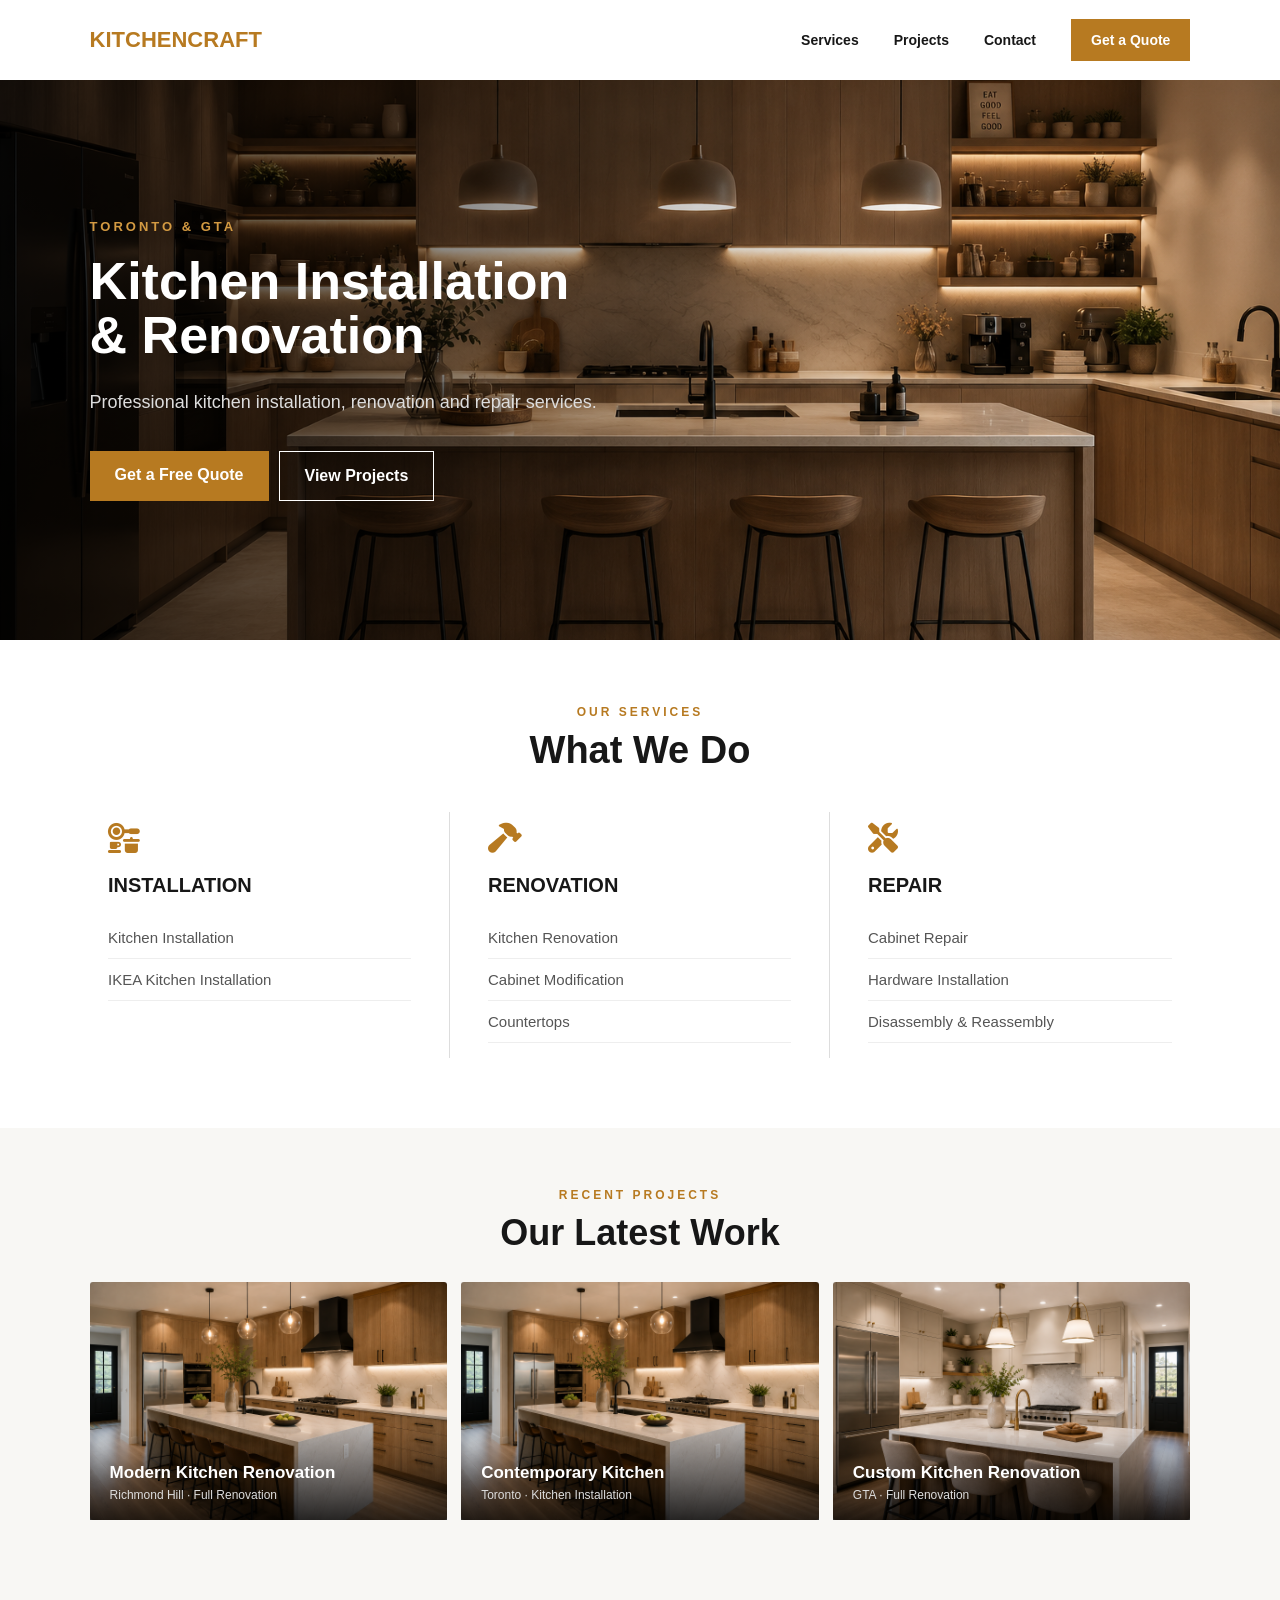
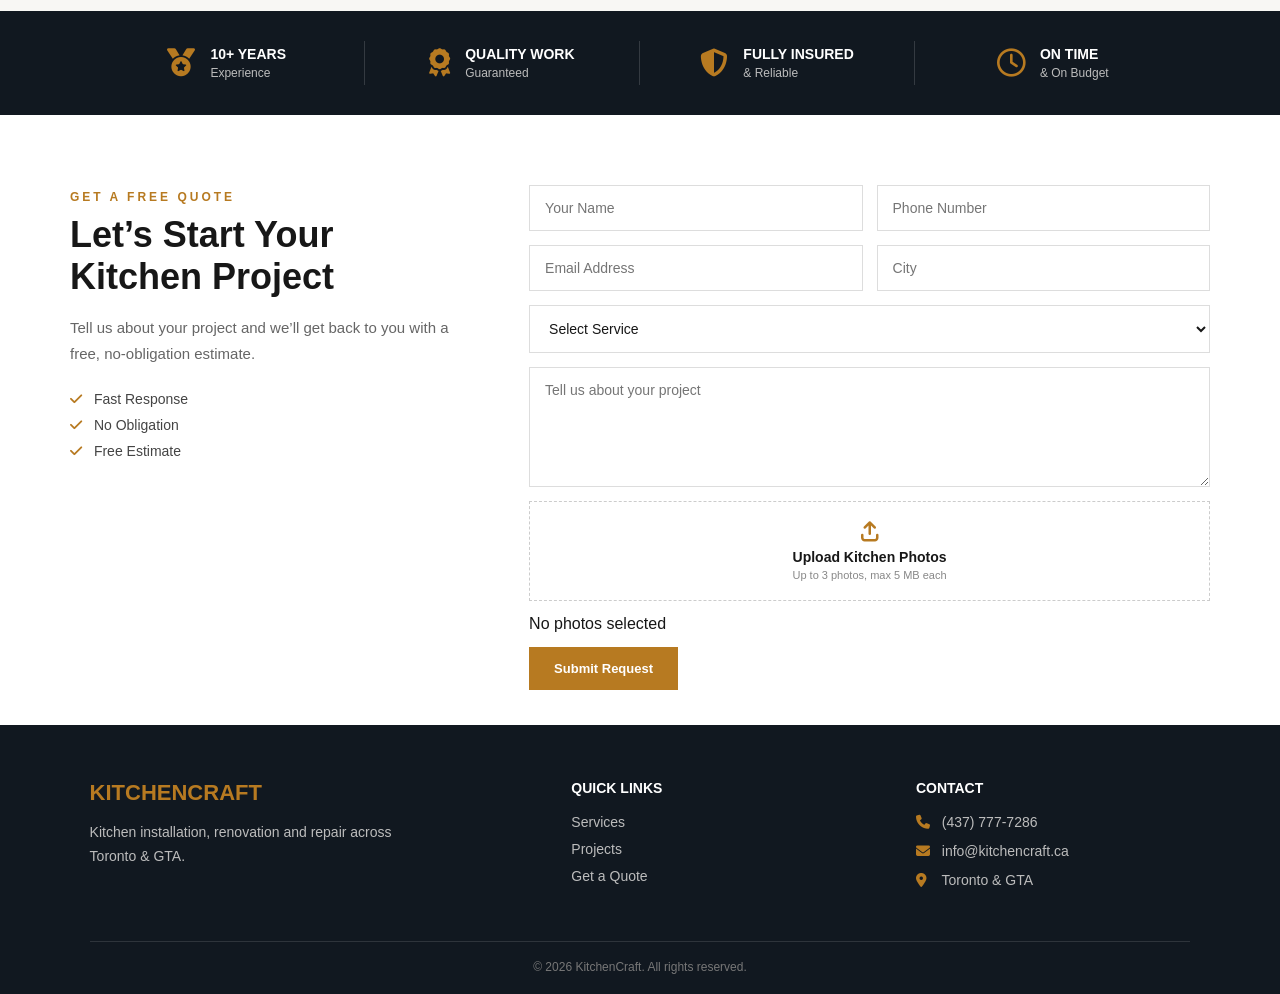
==== index.html @ bbb26b09 "Initial website" ====
<!DOCTYPE html>
<html lang="en">

<head>
    <meta charset="UTF-8">
    <meta name="viewport" content="width=device-width, initial-scale=1.0">

    <head>
        <meta charset="UTF-8">

        <meta name="viewport" content="width=device-width, initial-scale=1.0">

        <title>Kitchen Installation & Renovation Toronto & GTA | KitchenCraft</title>

        <meta name="description" content="Professional kitchen installation, IKEA kitchen installation, renovation and cabinet repair services across Toronto and the GTA. Request a free quote today.">

        <meta name="robots" content="index, follow">

        <link rel="icon" type="image/png" href="favicon.png">

        <link rel="stylesheet" href="style.css">

        <link rel="stylesheet" href="https://cdnjs.cloudflare.com/ajax/libs/font-awesome/6.5.0/css/all.min.css">
    </head>
    <link rel="stylesheet" href="https://cdnjs.cloudflare.com/ajax/libs/font-awesome/6.7.2/css/all.min.css">

    <link rel="stylesheet" href="style.css">
</head>

<body>

    <!-- HEADER -->
    <header class="header">

        <a href="#" class="logo">KITCHENCRAFT</a>

        <nav class="nav">
            <a href="#services">Services</a>
            <a href="#projects">Projects</a>
            <a href="#contact">Contact</a>
            <a href="#quote" class="quote-button">Get a Quote</a>
        </nav>

    </header>


    <!-- HERO -->
    <main>

        <section class="hero">

            <div class="hero-content">

                <p class="hero-small">
                    TORONTO & GTA
                </p>

                <h1>
                    Kitchen Installation<br> & Renovation
                </h1>

                <p class="hero-description">
                    Professional kitchen installation, renovation and repair services.
                </p>

                <div class="hero-buttons">
                    <a href="#quote" class="primary-button">
                        Get a Free Quote
                    </a>

                    <a href="#projects" class="secondary-button">
                        View Projects
                    </a>

                </div>

            </div>

        </section>


        <!-- SERVICES -->
        <section id="services" class="services">

            <p class="section-label">OUR SERVICES</p>

            <h2>What We Do</h2>

            <div class="service-grid">

                <!-- INSTALLATION -->
                <div class="service-item service-clickable" data-service="installation">

                    <div class="service-icon">
                        <i class="fa-solid fa-kitchen-set"></i>
                    </div>

                    <h3>Installation</h3>

                    <p>Kitchen Installation</p>
                    <p>IKEA Kitchen Installation</p>

                </div>


                <!-- RENOVATION -->
                <div class="service-item service-clickable" data-service="renovation">

                    <div class="service-icon">
                        <i class="fa-solid fa-hammer"></i>
                    </div>

                    <h3>Renovation</h3>

                    <p>Kitchen Renovation</p>
                    <p>Cabinet Modification</p>
                    <p>Countertops</p>

                </div>


                <!-- REPAIR -->
                <div class="service-item service-clickable" data-service="repair">

                    <div class="service-icon">
                        <i class="fa-solid fa-screwdriver-wrench"></i>
                    </div>

                    <h3>Repair</h3>

                    <p>Cabinet Repair</p>
                    <p>Hardware Installation</p>
                    <p>Disassembly & Reassembly</p>

                </div>

            </div>

        </section>

        <section id="projects" class="projects">

            <p class="section-label">RECENT PROJECTS</p>

            <h2>Our Latest Work</h2>

            <div class="projects-grid">

                <!-- PROJECT 1 -->

                <a href="project-1.html" class="project-card project-slideshow" data-images="
                    images/project-1/cover.jpg,
                    images/project-1/1.jpg,
                    images/project-1/2.jpg,
                    images/project-1/3.jpg
                    
                    ">
                    <img src="images/project-1/cover.jpg" alt="Modern kitchen renovation">

                    <div class="project-overlay">
                        <h3>Modern Kitchen Renovation</h3>
                        <p>Richmond Hill · Full Renovation</p>
                    </div>
                </a>


                <!-- PROJECT 2 -->

                <a href="project-2.html" class="project-card project-slideshow" data-images="
                    images/project-2/cover.jpg,
                    images/project-2/1.jpg,
                    images/project-2/2.jpg,
                    images/project-2/3.jpg
                ">
                    <img src="images/project-1/cover.jpg" alt="Modern kitchen renovation">

                    <div class="project-overlay">
                        <h3>Contemporary Kitchen</h3>
                        <p>Toronto · Kitchen Installation</p>
                    </div>
                </a>


                <!-- PROJECT 3 -->

                <a href="project-3.html" class="project-card project-slideshow" data-images="
                    images/project-3/cover.jpg,
                    images/project-3/1.jpg,
                    images/project-3/2.jpg,
                    images/project-3/3.jpg
                ">
                    <img src="images/project-3/cover.jpg" alt="Kitchen renovation project">
                    <div class="project-overlay">
                        <h3>Custom Kitchen Renovation</h3>
                        <p>GTA · Full Renovation</p>
                    </div>
                </a>

            </div>

            <a href="#" class="projects-button" hidden>
                View All Projects
            </a>

        </section>

        <section class="trust-bar">

            <div class="trust-container">

                <div class="trust-item">
                    <i class="fa-solid fa-medal"></i>

                    <div>
                        <h3>10+ Years</h3>
                        <p>Experience</p>
                    </div>
                </div>

                <div class="trust-item">
                    <i class="fa-solid fa-award"></i>

                    <div>
                        <h3>Quality Work</h3>
                        <p>Guaranteed</p>
                    </div>
                </div>

                <div class="trust-item">
                    <i class="fa-solid fa-shield-halved"></i>

                    <div>
                        <h3>Fully Insured</h3>
                        <p>& Reliable</p>
                    </div>
                </div>

                <div class="trust-item">
                    <i class="fa-regular fa-clock"></i>

                    <div>
                        <h3>On Time</h3>
                        <p>& On Budget</p>
                    </div>
                </div>

            </div>

        </section>

        <section id="quote" class="quote-section">

            <div class="quote-info">

                <p class="section-label quote-label">GET A FREE QUOTE</p>

                <h2>Let’s Start Your Kitchen Project</h2>

                <p class="quote-text">
                    Tell us about your project and we’ll get back to you with a free, no-obligation estimate.
                </p>

                <div class="quote-points">
                    <p><i class="fa-solid fa-check"></i> Fast Response</p>
                    <p><i class="fa-solid fa-check"></i> No Obligation</p>
                    <p><i class="fa-solid fa-check"></i> Free Estimate</p>
                </div>

            </div>


            <form class="quote-form" action="https://formspree.io/f/mzebgadg" method="POST">

                <!-- Anti-spam -->
                <input type="text" name="_gotcha" class="honeypot" tabindex="-1" autocomplete="off">

                <div class="form-row">
                    <input type="text" name="name" placeholder="Your Name" required>

                    <input type="tel" name="phone" placeholder="Phone Number" required>
                </div>

                <div class="form-row">
                    <input type="email" name="email" placeholder="Email Address" required>

                    <input type="text" name="city" placeholder="City">
                </div>

                <select name="service" required>
                    <option value="">Select Service</option>
                    <option value="Kitchen Installation">Kitchen Installation</option>
                    <option value="IKEA Kitchen Installation">IKEA Kitchen Installation</option>
                    <option value="Kitchen Renovation">Kitchen Renovation</option>
                    <option value="Cabinet Repair">Cabinet Repair</option>
                    <option value="Other">Other</option>
                </select>

                <textarea name="message" placeholder="Tell us about your project" rows="5"></textarea>

                <label class="upload-box">
                    <i class="fa-solid fa-arrow-up-from-bracket"></i>
                    <span>Upload Kitchen Photos</span>
                    <small>Up to 3 photos, max 5 MB each</small>

                <input type="file"
                    id="kitchen-photos"
                    accept="image/jpeg, image/png"
                    multiple>
                </label>

                <div id="photo-status">No photos selected</div>

                <input type="hidden" name="photo-1" id="photo-1">
                <input type="hidden" name="photo-2" id="photo-2">
                <input type="hidden" name="photo-3" id="photo-3">
                <input type="hidden" name="interested-project" id="interested-project">

                <button type="submit" class="submit-button">
                    Submit Request
                </button>

                <div id="form-success" class="form-success">
                    <i class="fa-solid fa-circle-check"></i>

                    <div>
                        <strong>Thank you!</strong>
                        <p>Your request has been submitted. We'll get back to you shortly.</p>
                    </div>
                </div>

            </form>

        </section>

        <footer id="contact" class="footer">

            <div class="footer-container">

                <div class="footer-brand">
                    <a href="#" class="footer-logo">KITCHENCRAFT</a>

                    <p>
                        Kitchen installation, renovation and repair across Toronto & GTA.
                    </p>
                </div>

                <div class="footer-links">
                    <h3>Quick Links</h3>

                    <a href="#services">Services</a>
                    <a href="#projects">Projects</a>
                    <a href="#quote">Get a Quote</a>
                </div>

                <div class="footer-contact">
                    <h3>Contact</h3>

                    <p>
                        <i class="fa-solid fa-phone"></i>
                        <a href="tel:+14377777286">(437) 777-7286</a>
                    </p>

                    <p>
                        <i class="fa-solid fa-envelope"></i>
                        <a href="mailto:info@kitchencraft.ca">
                        info@kitchencraft.ca
                    </a>
                    </p>

                    <p>
                        <i class="fa-solid fa-location-dot"></i> Toronto & GTA
                    </p>
                </div>

            </div>

            <div class="footer-bottom">
                <p>
                    © 2026 KitchenCraft. All rights reserved.
                </p>
            </div>

        </footer>


    </main>

    <!-- SERVICE MODAL -->

    <div class="service-modal" id="service-modal">

        <div class="service-modal-content">

            <button class="service-modal-close" id="service-modal-close" aria-label="Close">
            &times;
        </button>

            <p class="service-modal-label">
                OUR SERVICES
            </p>

            <h2 id="service-modal-title"></h2>

            <p class="service-modal-description" id="service-modal-description"></p>

            <div class="service-modal-gallery" id="service-modal-gallery"></div>

            <a href="#quote" class="primary-button" id="service-modal-quote">
            Get a Free Quote
        </a>

        </div>

    </div>


    <script src="script.js"></script>

</body>

</html>

<script src="script.js"></script>

</body>

</html>
---- style.css ----
* {
    margin: 0;
    padding: 0;
    box-sizing: border-box;
}

html {
    scroll-behavior: smooth;
}

body {
    font-family: Arial, sans-serif;
    color: #171717;
    background: #ffffff;
}

img {
    max-width: 100%;
}


/* ========================================
   HEADER
======================================== */

.header {
    height: 80px;
    padding: 0 7%;
    display: flex;
    align-items: center;
    justify-content: space-between;
    background: #ffffff;
}

.logo {
    color: #b77a21;
    font-size: 22px;
    font-weight: 800;
    text-decoration: none;
}

.nav {
    display: flex;
    align-items: center;
    gap: 35px;
}

.nav a {
    color: #171717;
    text-decoration: none;
    font-size: 14px;
    font-weight: 600;
    transition: 0.25s ease;
}

.nav a:hover {
    color: #b77a21;
}

.quote-button {
    background: #b77a21;
    color: #ffffff !important;
    padding: 13px 20px;
}

.quote-button:hover {
    background: #9e6819;
}


/* ========================================
   HERO
======================================== */

.hero {
    min-height: 560px;
    display: flex;
    align-items: center;
    padding: 0 7%;
    background: linear-gradient( 90deg, rgba(0, 0, 0, 0.78) 0%, rgba(0, 0, 0, 0.55) 28%, rgba(0, 0, 0, 0.20) 52%, rgba(0, 0, 0, 0.02) 75%), url("images/hero-kitchen.jpg");
    background-size: cover;
    background-position: center;
    color: #ffffff;
}

.hero-content {
    max-width: 650px;
}

.hero-small {
    color: #d39a42;
    letter-spacing: 3px;
    font-size: 13px;
    font-weight: 700;
    margin-bottom: 20px;
}

.hero h1 {
    font-size: 52px;
    line-height: 1.05;
    margin-bottom: 25px;
}

.hero-description {
    color: #dddddd;
    font-size: 18px;
    line-height: 1.6;
    margin-bottom: 35px;
}

.hero-buttons {
    display: flex;
    gap: 10px;
    flex-wrap: wrap;
}

.primary-button,
.secondary-button {
    display: inline-block;
    padding: 15px 25px;
    text-decoration: none;
    font-weight: 700;
    transition: 0.25s ease;
}

.primary-button {
    background: #b77a21;
    color: #ffffff;
}

.primary-button:hover {
    background: #9e6819;
}

.secondary-button {
    border: 1px solid #ffffff;
    color: #ffffff;
}

.secondary-button:hover {
    background: rgba(255, 255, 255, 0.12);
}


/* ========================================
   SECTION LABEL
======================================== */

.section-label {
    color: #b77a21;
    text-align: center;
    letter-spacing: 3px;
    font-size: 12px;
    font-weight: 700;
    margin-bottom: 10px;
}


/* ========================================
   SERVICES
======================================== */

.services {
    max-width: 1200px;
    margin: 0 auto;
    padding: 65px 30px 70px;
}

.services h2 {
    text-align: center;
    font-size: 38px;
    margin-bottom: 40px;
}

.service-grid {
    display: grid;
    grid-template-columns: repeat(3, 1fr);
}

.service-item {
    padding: 10px 38px 15px;
    border-right: 1px solid #dddddd;
}

.service-item:last-child {
    border-right: none;
}

.service-icon {
    color: #b77a21;
    font-size: 30px;
    margin-bottom: 18px;
}

.service-item h3 {
    font-size: 20px;
    font-weight: 700;
    text-transform: uppercase;
    margin-bottom: 20px;
}

.service-item p {
    color: #555555;
    font-size: 15px;
    padding: 12px 0;
    border-bottom: 1px solid #eeeeee;
}


/* ========================================
   PROJECTS
======================================== */

.projects {
    padding: 60px 7% 65px;
    background: #f8f7f4;
    text-align: center;
}

.projects h2 {
    font-size: 36px;
    margin-bottom: 28px;
}

.projects-grid {
    max-width: 1200px;
    margin: 0 auto 26px;
    display: grid;
    grid-template-columns: repeat(3, 1fr);
    gap: 14px;
}

.projects-grid img {
    width: 100%;
    height: 260px;
    display: block;
    object-fit: cover;
    border-radius: 3px;
}

.projects-button {
    display: inline-block;
    padding: 13px 24px;
    background: #b77a21;
    color: #ffffff;
    text-decoration: none;
    font-size: 13px;
    font-weight: 700;
    letter-spacing: 0.3px;
    transition: 0.25s ease;
}

.projects-button:hover {
    background: #9e6819;
}


/* ========================================
   TRUST BAR
======================================== */

.trust-bar {
    background: #111820;
    color: #ffffff;
    padding: 30px 7%;
}

.trust-container {
    max-width: 1200px;
    margin: 0 auto;
    display: grid;
    grid-template-columns: repeat(4, 1fr);
}

.trust-item {
    display: flex;
    align-items: center;
    justify-content: center;
    gap: 15px;
    padding: 5px 25px;
    border-right: 1px solid rgba(255, 255, 255, 0.15);
}

.trust-item:last-child {
    border-right: none;
}

.trust-item i {
    color: #b77a21;
    font-size: 28px;
}

.trust-item h3 {
    font-size: 14px;
    text-transform: uppercase;
    margin-bottom: 4px;
}

.trust-item p {
    color: #bcbcbc;
    font-size: 12px;
}


/* ========================================
   QUOTE SECTION
======================================== */

.quote-section {
    max-width: 1200px;
    margin: 0 auto;
    padding: 70px 30px 35px;
    display: grid;
    grid-template-columns: 0.8fr 1.4fr;
    gap: 70px;
    align-items: start;
}

.quote-info {
    padding-top: 5px;
}

.quote-label {
    text-align: left;
}

.quote-info h2 {
    font-size: 36px;
    line-height: 1.15;
    margin-bottom: 18px;
}

.quote-text {
    color: #666666;
    font-size: 15px;
    line-height: 1.7;
    margin-bottom: 25px;
}

.quote-points {
    display: grid;
    gap: 10px;
}

.quote-points p {
    color: #444444;
    font-size: 14px;
}

.quote-points i {
    color: #b77a21;
    margin-right: 8px;
}


/* ========================================
   FORM
======================================== */

.quote-form {
    display: grid;
    gap: 14px;
}

.form-row {
    display: grid;
    grid-template-columns: repeat(2, 1fr);
    gap: 14px;
}

.quote-form input,
.quote-form select,
.quote-form textarea {
    width: 100%;
    padding: 14px 15px;
    border: 1px solid #dddddd;
    background: #ffffff;
    color: #171717;
    font-family: Arial, sans-serif;
    font-size: 14px;
    outline: none;
}

.quote-form input:focus,
.quote-form select:focus,
.quote-form textarea:focus {
    border-color: #b77a21;
}

.quote-form textarea {
    resize: vertical;
    min-height: 120px;
}


/* ========================================
   PHOTO UPLOAD
======================================== */

.upload-box {
    min-height: 100px;
    display: flex;
    flex-direction: column;
    align-items: center;
    justify-content: center;
    border: 1px dashed #cccccc;
    cursor: pointer;
    transition: 0.25s ease;
}

.upload-box:hover {
    border-color: #b77a21;
    background: #faf8f4;
}

.upload-box i {
    color: #b77a21;
    font-size: 20px;
    margin-bottom: 7px;
}

.upload-box span {
    font-size: 14px;
    font-weight: 700;
}

.upload-box small {
    margin-top: 4px;
    color: #888888;
    font-size: 11px;
}

.upload-box input {
    display: none;
}

.photo-status {
    padding: 10px 12px;
    background: #f8f7f4;
    color: #666666;
    font-size: 12px;
    line-height: 1.6;
    border-left: 3px solid #b77a21;
}

.photo-status strong {
    color: #171717;
}


/* ========================================
   SUBMIT BUTTON
======================================== */

.submit-button {
    width: fit-content;
    padding: 14px 25px;
    border: none;
    background: #b77a21;
    color: #ffffff;
    font-size: 13px;
    font-weight: 700;
    cursor: pointer;
    transition: 0.25s ease;
}

.submit-button:hover {
    background: #9e6819;
}

.submit-button:disabled {
    cursor: not-allowed;
    opacity: 0.75;
}


/* ========================================
   HONEYPOT
======================================== */

.honeypot {
    position: absolute;
    left: -9999px;
    width: 1px;
    height: 1px;
    opacity: 0;
    pointer-events: none;
}


/* ========================================
   FOOTER
======================================== */

.footer {
    background: #111820;
    color: #ffffff;
    padding: 55px 7% 20px;
}

.footer-container {
    max-width: 1200px;
    margin: 0 auto;
    display: grid;
    grid-template-columns: 1.5fr 1fr 1fr;
    gap: 70px;
}

.footer-logo {
    display: inline-block;
    color: #b77a21;
    font-size: 22px;
    font-weight: 800;
    text-decoration: none;
    margin-bottom: 15px;
}

.footer-brand p {
    max-width: 330px;
    color: #bcbcbc;
    font-size: 14px;
    line-height: 1.7;
}

.footer h3 {
    font-size: 14px;
    text-transform: uppercase;
    margin-bottom: 18px;
}

.footer-links {
    display: flex;
    flex-direction: column;
}

.footer-links a {
    width: fit-content;
    color: #bcbcbc;
    text-decoration: none;
    font-size: 14px;
    margin-bottom: 11px;
    transition: 0.25s ease;
}

.footer-links a:hover {
    color: #b77a21;
}

.footer-contact p {
    color: #bcbcbc;
    font-size: 14px;
    margin-bottom: 13px;
}

.footer-contact a {
    color: #bcbcbc;
    text-decoration: none;
    transition: 0.25s ease;
}

.footer-contact a:hover {
    color: #b77a21;
}

.footer-contact i {
    width: 22px;
    color: #b77a21;
}

.footer-bottom {
    max-width: 1200px;
    margin: 40px auto 0;
    padding-top: 18px;
    border-top: 1px solid rgba(255, 255, 255, 0.12);
    text-align: center;
}

.footer-bottom p {
    color: #777777;
    font-size: 12px;
}


/* ========================================
   FORM SUCCESS MESSAGE
======================================== */

.form-success {
    display: none;
    align-items: flex-start;
    gap: 12px;
    margin-top: 18px;
    padding: 16px 18px;
    background: #f3f8f3;
    border: 1px solid #d7e8d7;
    font-size: 14px;
}

.form-success.show {
    display: flex;
}

.form-success i {
    margin-top: 2px;
    font-size: 19px;
    color: #3f7d45;
}

.form-success strong {
    display: block;
    margin-bottom: 4px;
    color: #222222;
}

.form-success p {
    margin: 0;
    color: #555555;
    line-height: 1.5;
}


/* ========================================
   TABLET + MOBILE
======================================== */

@media (max-width: 768px) {
    /* HEADER */
    .header {
        height: auto;
        min-height: 72px;
        padding: 16px 24px;
        gap: 15px;
    }
    .logo {
        font-size: 20px;
    }
    .nav {
        gap: 12px;
    }
    .nav a:not(.quote-button) {
        display: none;
    }
    .quote-button {
        padding: 12px 16px;
        white-space: nowrap;
    }
    /* HERO */
    .hero {
        min-height: 540px;
        padding: 60px 24px;
        background-position: 58% center;
    }
    .hero-content {
        max-width: 520px;
    }
    .hero h1 {
        font-size: 40px;
        line-height: 1.08;
    }
    .hero-description {
        font-size: 16px;
        line-height: 1.6;
    }
    /* SERVICES */
    .services {
        padding: 55px 24px;
    }
    .services h2 {
        font-size: 32px;
        margin-bottom: 25px;
    }
    .service-grid {
        grid-template-columns: 1fr;
    }
    .service-item {
        padding: 28px 0;
        border-right: none;
        border-bottom: 1px solid #dddddd;
    }
    .service-item:last-child {
        border-bottom: none;
    }
    /* PROJECTS */
    .projects {
        padding: 55px 24px;
    }
    .projects h2 {
        font-size: 32px;
    }
    .projects-grid {
        grid-template-columns: 1fr;
        gap: 15px;
    }
    .projects-grid img {
        width: 100%;
        height: 240px;
    }
    /* TRUST BAR */
    .trust-bar {
        padding: 20px 24px;
    }
    .trust-container {
        grid-template-columns: repeat(2, 1fr);
    }
    .trust-item {
        justify-content: flex-start;
        padding: 20px 15px;
        border-right: none;
        border-bottom: 1px solid rgba(255, 255, 255, 0.15);
    }
    .trust-item:nth-last-child(-n+2) {
        border-bottom: none;
    }
    /* QUOTE */
    .quote-section {
        grid-template-columns: 1fr;
        gap: 35px;
        padding: 55px 24px;
    }
    .quote-info h2 {
        font-size: 32px;
    }
    .form-row {
        grid-template-columns: 1fr;
    }
    /* FORM */
    .quote-form {
        width: 100%;
    }
    .quote-form input,
    .quote-form select,
    .quote-form textarea {
        font-size: 16px;
    }
    .upload-box {
        width: 100%;
    }
    /* SUBMIT */
    .submit-button {
        min-height: 48px;
        padding: 14px 24px;
    }
    /* FOOTER */
    .footer {
        padding: 45px 24px 20px;
    }
    .footer-container {
        grid-template-columns: 1fr;
        gap: 32px;
    }
    .footer-brand,
    .footer-links,
    .footer-contact {
        width: 100%;
        min-width: 0;
    }
    .footer-brand p {
        max-width: 100%;
    }
    .footer-bottom {
        margin-top: 30px;
    }
}


/* ========================================
   SMALL PHONES
======================================== */

@media (max-width: 480px) {
    html,
    body {
        width: 100%;
        max-width: 100%;
        overflow-x: hidden;
    }
    /* HEADER */
    .header {
        min-height: 70px;
        padding: 14px 20px;
    }
    .logo {
        font-size: 18px;
    }
    .quote-button {
        padding: 11px 14px;
        font-size: 12px !important;
    }
    /* HERO */
    .hero {
        min-height: 520px;
        padding: 55px 20px;
        background-position: 60% center;
    }
    .hero-small {
        font-size: 11px;
        margin-bottom: 16px;
    }
    .hero h1 {
        font-size: 34px;
        line-height: 1.08;
        margin-bottom: 20px;
    }
    .hero-description {
        font-size: 16px;
        margin-bottom: 28px;
    }
    .hero-buttons {
        gap: 10px;
    }
    .primary-button,
    .secondary-button {
        padding: 13px 17px;
        font-size: 13px;
    }
    /* SERVICES */
    .services {
        padding: 50px 20px;
    }
    .services h2 {
        font-size: 30px;
    }
    .service-item {
        padding: 25px 0;
    }
    /* PROJECTS */
    .projects {
        padding: 50px 20px;
    }
    .projects h2 {
        font-size: 30px;
    }
    .projects-grid img {
        height: 220px;
    }
    /* TRUST BAR */
    .trust-bar {
        padding: 18px 20px;
    }
    .trust-container {
        grid-template-columns: 1fr 1fr;
    }
    .trust-item {
        padding: 18px 10px;
        gap: 10px;
    }
    .trust-item i {
        font-size: 24px;
    }
    .trust-item h3 {
        font-size: 12px;
    }
    .trust-item p {
        font-size: 11px;
    }
    /* QUOTE */
    .quote-section {
        width: 100%;
        padding: 50px 20px;
        gap: 30px;
    }
    .quote-info {
        width: 100%;
    }
    .quote-info h2 {
        font-size: 30px;
    }
    .quote-text {
        font-size: 14px;
    }
    /* FORM */
    .quote-form {
        width: 100%;
        min-width: 0;
        gap: 12px;
    }
    .form-row {
        width: 100%;
        grid-template-columns: 1fr;
        gap: 12px;
    }
    .quote-form input,
    .quote-form select,
    .quote-form textarea {
        width: 100%;
        min-width: 0;
        padding: 14px;
    }
    .quote-form textarea {
        min-height: 115px;
    }
    /* PHOTO UPLOAD */
    .upload-box {
        width: 100%;
        min-height: 105px;
        padding: 15px;
    }
    .photo-status {
        width: 100%;
        padding: 10px 12px;
        overflow-wrap: anywhere;
    }
    /* SUBMIT BUTTON */
    .submit-button {
        width: 100%;
        min-height: 50px;
        padding: 14px 20px;
        font-size: 14px;
    }
    /* SUCCESS MESSAGE */
    .form-success {
        width: 100%;
    }
    /* FOOTER */
    .footer {
        width: 100%;
        padding: 42px 20px 20px;
    }
    .footer-container {
        width: 100%;
        grid-template-columns: 1fr;
        gap: 30px;
    }
    .footer-logo {
        font-size: 20px;
    }
    .footer-brand p {
        max-width: 100%;
        font-size: 14px;
    }
    .footer-links,
    .footer-contact {
        width: 100%;
    }
    .footer-contact p {
        overflow-wrap: anywhere;
    }
    .footer-bottom {
        width: 100%;
        margin-top: 25px;
        padding-top: 18px;
    }
}


/* ========================================
   PROJECT DETAIL PAGE
======================================== */

.project-page {
    background: #ffffff;
}

.project-header {
    max-width: 900px;
    margin: 0 auto;
    padding: 80px 30px 45px;
    text-align: center;
}

.project-page-label {
    color: #b77a21;
    font-size: 12px;
    font-weight: 700;
    letter-spacing: 3px;
    margin-bottom: 14px;
}

.project-header h1 {
    font-size: 46px;
    line-height: 1.1;
    margin-bottom: 20px;
}

.project-page-description {
    max-width: 650px;
    margin: 0 auto;
    color: #666666;
    font-size: 17px;
    line-height: 1.7;
}


/* MAIN PROJECT IMAGE */

.project-main-image {
    max-width: 1200px;
    margin: 0 auto;
    padding: 0 30px;
}

.project-main-image img {
    width: 100%;
    height: 600px;
    display: block;
    object-fit: cover;
}


/* DETAILS */

.project-details {
    max-width: 1000px;
    margin: 0 auto;
    padding: 40px 30px;
    display: grid;
    grid-template-columns: repeat(3, 1fr);
    gap: 30px;
    border-bottom: 1px solid #eeeeee;
}

.project-details>div {
    text-align: center;
}

.project-detail-label {
    color: #b77a21;
    font-size: 11px;
    font-weight: 700;
    letter-spacing: 2px;
    margin-bottom: 8px;
}

.project-details div>p:last-child {
    color: #333333;
    font-size: 14px;
}


/* STORY */

.project-story {
    max-width: 760px;
    margin: 0 auto;
    padding: 65px 30px;
    text-align: center;
}

.project-story h2 {
    font-size: 32px;
    margin-bottom: 20px;
}

.project-story p {
    color: #666666;
    font-size: 16px;
    line-height: 1.8;
}


/* GALLERY */

.project-gallery {
    max-width: 1200px;
    margin: 0 auto;
    padding: 0 30px 70px;
    display: grid;
    grid-template-columns: repeat(2, 1fr);
    gap: 14px;
}

.project-gallery img {
    width: 100%;
    height: 380px;
    display: block;
    object-fit: cover;
}

.project-gallery img:first-child {
    grid-column: 1 / -1;
    height: 520px;
}


/* CTA */

.project-cta {
    padding: 70px 30px;
    background: #f8f7f4;
    text-align: center;
}

.project-cta h2 {
    font-size: 34px;
    margin-bottom: 28px;
}


/* HOME PROJECT CLICK */

.project-card {
    display: block;
    overflow: hidden;
}

.project-card {
    display: block;
    overflow: hidden;
    background: #eeeeee;
}

.project-card img {
    width: 100%;
    height: 100%;
    display: block;
    object-fit: cover;
}


/* PROJECT PAGE MOBILE */

@media (max-width: 768px) {
    .project-header {
        padding: 55px 24px 35px;
    }
    .project-header h1 {
        font-size: 36px;
    }
    .project-main-image {
        padding: 0 24px;
    }
    .project-main-image img {
        height: 420px;
    }
    .project-details {
        padding: 35px 24px;
        grid-template-columns: 1fr;
        gap: 25px;
    }
    .project-story {
        padding: 50px 24px;
    }
    .project-gallery {
        padding: 0 24px 55px;
        grid-template-columns: 1fr;
    }
    .project-gallery img,
    .project-gallery img:first-child {
        grid-column: auto;
        height: 300px;
    }
    .project-cta {
        padding: 55px 24px;
    }
    .project-cta h2 {
        font-size: 30px;
    }
}

@media (max-width: 480px) {
    .project-header {
        padding: 45px 20px 30px;
    }
    .project-header h1 {
        font-size: 32px;
    }
    .project-page-description {
        font-size: 15px;
    }
    .project-main-image {
        padding: 0 20px;
    }
    .project-main-image img {
        height: 300px;
    }
    .project-details {
        padding: 30px 20px;
    }
    .project-story {
        padding: 45px 20px;
    }
    .project-story h2 {
        font-size: 28px;
    }
    .project-gallery {
        padding: 0 20px 50px;
    }
    .project-gallery img,
    .project-gallery img:first-child {
        height: 250px;
    }
    .project-cta {
        padding: 50px 20px;
    }
}


/* ========================================
   PROJECT LIGHTBOX
======================================== */

.project-main-image img,
.project-gallery img {
    cursor: pointer;
}

.lightbox {
    position: fixed;
    inset: 0;
    z-index: 9999;
    display: none;
    align-items: center;
    justify-content: center;
    padding: 50px 80px;
    background: rgba(0, 0, 0, 0.92);
}

.lightbox.show {
    display: flex;
}

.lightbox-image {
    display: block;
    max-width: 90%;
    max-height: 88vh;
    width: auto;
    height: auto;
    object-fit: contain;
}

.lightbox-close {
    position: absolute;
    top: 20px;
    right: 30px;
    border: none;
    background: transparent;
    color: #ffffff;
    font-size: 42px;
    font-weight: 300;
    cursor: pointer;
}

.lightbox-prev,
.lightbox-next {
    position: absolute;
    top: 50%;
    transform: translateY(-50%);
    width: 50px;
    height: 60px;
    border: none;
    background: rgba(255, 255, 255, 0.08);
    color: #ffffff;
    font-size: 32px;
    cursor: pointer;
    transition: 0.2s ease;
}

.lightbox-prev:hover,
.lightbox-next:hover {
    background: rgba(255, 255, 255, 0.18);
}

.lightbox-prev {
    left: 25px;
}

.lightbox-next {
    right: 25px;
}

.lightbox-counter {
    position: absolute;
    bottom: 20px;
    left: 50%;
    transform: translateX(-50%);
    color: #dddddd;
    font-size: 13px;
}


/* LIGHTBOX MOBILE */

@media (max-width: 768px) {
    .lightbox {
        padding: 50px 45px;
    }
    .lightbox-image {
        max-width: 100%;
        max-height: 80vh;
    }
    .lightbox-prev,
    .lightbox-next {
        width: 38px;
        height: 50px;
        font-size: 25px;
    }
    .lightbox-prev {
        left: 5px;
    }
    .lightbox-next {
        right: 5px;
    }
    .lightbox-close {
        top: 12px;
        right: 18px;
    }
}


/* PROJECT CARD OVERLAY */

.project-card {
    position: relative;
}

.project-overlay {
    position: absolute;
    left: 0;
    right: 0;
    bottom: 0;
    padding: 35px 20px 18px;
    background: linear-gradient( transparent, rgba(0, 0, 0, 0.78));
    color: #ffffff;
    text-align: left;
    pointer-events: none;
}

.project-overlay h3 {
    margin-bottom: 5px;
    font-size: 17px;
}

.project-overlay p {
    color: #dddddd;
    font-size: 12px;
}


/* ========================================
   CLICKABLE SERVICES
======================================== */

.service-clickable {
    cursor: pointer;
    transition: transform 0.25s ease, background 0.25s ease;
}

.service-clickable:hover {
    background: #faf8f4;
    transform: translateY(-3px);
}


/* ========================================
   SERVICE MODAL
======================================== */

.service-modal {
    position: fixed;
    inset: 0;
    z-index: 10000;
    display: none;
    align-items: center;
    justify-content: center;
    padding: 30px;
    background: rgba(0, 0, 0, 0.82);
}

.service-modal.show {
    display: flex;
}

.service-modal-content {
    position: relative;
    width: 100%;
    max-width: 900px;
    max-height: 90vh;
    padding: 45px;
    overflow-y: auto;
    background: #ffffff;
}

.service-modal-close {
    position: absolute;
    top: 15px;
    right: 20px;
    border: none;
    background: transparent;
    color: #222222;
    font-size: 36px;
    cursor: pointer;
}

.service-modal-label {
    margin-bottom: 10px;
    color: #b77a21;
    font-size: 11px;
    font-weight: 700;
    letter-spacing: 3px;
}

.service-modal-content h2 {
    margin-bottom: 15px;
    font-size: 32px;
}

.service-modal-description {
    max-width: 700px;
    margin-bottom: 28px;
    color: #666666;
    font-size: 15px;
    line-height: 1.7;
}

.service-modal-gallery {
    display: grid;
    grid-template-columns: repeat(3, 1fr);
    gap: 10px;
    margin-bottom: 30px;
}

.service-modal-gallery img {
    width: 100%;
    height: 190px;
    display: block;
    object-fit: cover;
}


/* MOBILE */

@media (max-width: 768px) {
    .service-modal {
        padding: 15px;
    }
    .service-modal-content {
        max-height: 92vh;
        padding: 40px 20px 25px;
    }
    .service-modal-content h2 {
        font-size: 27px;
    }
    .service-modal-gallery {
        grid-template-columns: 1fr;
    }
    .service-modal-gallery img {
        height: 210px;
    }
}

.projects-button[hidden] {
    display: none !important;
}
---- style.css ----
* {
    margin: 0;
    padding: 0;
    box-sizing: border-box;
}

html {
    scroll-behavior: smooth;
}

body {
    font-family: Arial, sans-serif;
    color: #171717;
    background: #ffffff;
}

img {
    max-width: 100%;
}


/* ========================================
   HEADER
======================================== */

.header {
    height: 80px;
    padding: 0 7%;
    display: flex;
    align-items: center;
    justify-content: space-between;
    background: #ffffff;
}

.logo {
    color: #b77a21;
    font-size: 22px;
    font-weight: 800;
    text-decoration: none;
}

.nav {
    display: flex;
    align-items: center;
    gap: 35px;
}

.nav a {
    color: #171717;
    text-decoration: none;
    font-size: 14px;
    font-weight: 600;
    transition: 0.25s ease;
}

.nav a:hover {
    color: #b77a21;
}

.quote-button {
    background: #b77a21;
    color: #ffffff !important;
    padding: 13px 20px;
}

.quote-button:hover {
    background: #9e6819;
}


/* ========================================
   HERO
======================================== */

.hero {
    min-height: 560px;
    display: flex;
    align-items: center;
    padding: 0 7%;
    background: linear-gradient( 90deg, rgba(0, 0, 0, 0.78) 0%, rgba(0, 0, 0, 0.55) 28%, rgba(0, 0, 0, 0.20) 52%, rgba(0, 0, 0, 0.02) 75%), url("images/hero-kitchen.jpg");
    background-size: cover;
    background-position: center;
    color: #ffffff;
}

.hero-content {
    max-width: 650px;
}

.hero-small {
    color: #d39a42;
    letter-spacing: 3px;
    font-size: 13px;
    font-weight: 700;
    margin-bottom: 20px;
}

.hero h1 {
    font-size: 52px;
    line-height: 1.05;
    margin-bottom: 25px;
}

.hero-description {
    color: #dddddd;
    font-size: 18px;
    line-height: 1.6;
    margin-bottom: 35px;
}

.hero-buttons {
    display: flex;
    gap: 10px;
    flex-wrap: wrap;
}

.primary-button,
.secondary-button {
    display: inline-block;
    padding: 15px 25px;
    text-decoration: none;
    font-weight: 700;
    transition: 0.25s ease;
}

.primary-button {
    background: #b77a21;
    color: #ffffff;
}

.primary-button:hover {
    background: #9e6819;
}

.secondary-button {
    border: 1px solid #ffffff;
    color: #ffffff;
}

.secondary-button:hover {
    background: rgba(255, 255, 255, 0.12);
}


/* ========================================
   SECTION LABEL
======================================== */

.section-label {
    color: #b77a21;
    text-align: center;
    letter-spacing: 3px;
    font-size: 12px;
    font-weight: 700;
    margin-bottom: 10px;
}


/* ========================================
   SERVICES
======================================== */

.services {
    max-width: 1200px;
    margin: 0 auto;
    padding: 65px 30px 70px;
}

.services h2 {
    text-align: center;
    font-size: 38px;
    margin-bottom: 40px;
}

.service-grid {
    display: grid;
    grid-template-columns: repeat(3, 1fr);
}

.service-item {
    padding: 10px 38px 15px;
    border-right: 1px solid #dddddd;
}

.service-item:last-child {
    border-right: none;
}

.service-icon {
    color: #b77a21;
    font-size: 30px;
    margin-bottom: 18px;
}

.service-item h3 {
    font-size: 20px;
    font-weight: 700;
    text-transform: uppercase;
    margin-bottom: 20px;
}

.service-item p {
    color: #555555;
    font-size: 15px;
    padding: 12px 0;
    border-bottom: 1px solid #eeeeee;
}


/* ========================================
   PROJECTS
======================================== */

.projects {
    padding: 60px 7% 65px;
    background: #f8f7f4;
    text-align: center;
}

.projects h2 {
    font-size: 36px;
    margin-bottom: 28px;
}

.projects-grid {
    max-width: 1200px;
    margin: 0 auto 26px;
    display: grid;
    grid-template-columns: repeat(3, 1fr);
    gap: 14px;
}

.projects-grid img {
    width: 100%;
    height: 260px;
    display: block;
    object-fit: cover;
    border-radius: 3px;
}

.projects-button {
    display: inline-block;
    padding: 13px 24px;
    background: #b77a21;
    color: #ffffff;
    text-decoration: none;
    font-size: 13px;
    font-weight: 700;
    letter-spacing: 0.3px;
    transition: 0.25s ease;
}

.projects-button:hover {
    background: #9e6819;
}


/* ========================================
   TRUST BAR
======================================== */

.trust-bar {
    background: #111820;
    color: #ffffff;
    padding: 30px 7%;
}

.trust-container {
    max-width: 1200px;
    margin: 0 auto;
    display: grid;
    grid-template-columns: repeat(4, 1fr);
}

.trust-item {
    display: flex;
    align-items: center;
    justify-content: center;
    gap: 15px;
    padding: 5px 25px;
    border-right: 1px solid rgba(255, 255, 255, 0.15);
}

.trust-item:last-child {
    border-right: none;
}

.trust-item i {
    color: #b77a21;
    font-size: 28px;
}

.trust-item h3 {
    font-size: 14px;
    text-transform: uppercase;
    margin-bottom: 4px;
}

.trust-item p {
    color: #bcbcbc;
    font-size: 12px;
}


/* ========================================
   QUOTE SECTION
======================================== */

.quote-section {
    max-width: 1200px;
    margin: 0 auto;
    padding: 70px 30px 35px;
    display: grid;
    grid-template-columns: 0.8fr 1.4fr;
    gap: 70px;
    align-items: start;
}

.quote-info {
    padding-top: 5px;
}

.quote-label {
    text-align: left;
}

.quote-info h2 {
    font-size: 36px;
    line-height: 1.15;
    margin-bottom: 18px;
}

.quote-text {
    color: #666666;
    font-size: 15px;
    line-height: 1.7;
    margin-bottom: 25px;
}

.quote-points {
    display: grid;
    gap: 10px;
}

.quote-points p {
    color: #444444;
    font-size: 14px;
}

.quote-points i {
    color: #b77a21;
    margin-right: 8px;
}


/* ========================================
   FORM
======================================== */

.quote-form {
    display: grid;
    gap: 14px;
}

.form-row {
    display: grid;
    grid-template-columns: repeat(2, 1fr);
    gap: 14px;
}

.quote-form input,
.quote-form select,
.quote-form textarea {
    width: 100%;
    padding: 14px 15px;
    border: 1px solid #dddddd;
    background: #ffffff;
    color: #171717;
    font-family: Arial, sans-serif;
    font-size: 14px;
    outline: none;
}

.quote-form input:focus,
.quote-form select:focus,
.quote-form textarea:focus {
    border-color: #b77a21;
}

.quote-form textarea {
    resize: vertical;
    min-height: 120px;
}


/* ========================================
   PHOTO UPLOAD
======================================== */

.upload-box {
    min-height: 100px;
    display: flex;
    flex-direction: column;
    align-items: center;
    justify-content: center;
    border: 1px dashed #cccccc;
    cursor: pointer;
    transition: 0.25s ease;
}

.upload-box:hover {
    border-color: #b77a21;
    background: #faf8f4;
}

.upload-box i {
    color: #b77a21;
    font-size: 20px;
    margin-bottom: 7px;
}

.upload-box span {
    font-size: 14px;
    font-weight: 700;
}

.upload-box small {
    margin-top: 4px;
    color: #888888;
    font-size: 11px;
}

.upload-box input {
    display: none;
}

.photo-status {
    padding: 10px 12px;
    background: #f8f7f4;
    color: #666666;
    font-size: 12px;
    line-height: 1.6;
    border-left: 3px solid #b77a21;
}

.photo-status strong {
    color: #171717;
}


/* ========================================
   SUBMIT BUTTON
======================================== */

.submit-button {
    width: fit-content;
    padding: 14px 25px;
    border: none;
    background: #b77a21;
    color: #ffffff;
    font-size: 13px;
    font-weight: 700;
    cursor: pointer;
    transition: 0.25s ease;
}

.submit-button:hover {
    background: #9e6819;
}

.submit-button:disabled {
    cursor: not-allowed;
    opacity: 0.75;
}


/* ========================================
   HONEYPOT
======================================== */

.honeypot {
    position: absolute;
    left: -9999px;
    width: 1px;
    height: 1px;
    opacity: 0;
    pointer-events: none;
}


/* ========================================
   FOOTER
======================================== */

.footer {
    background: #111820;
    color: #ffffff;
    padding: 55px 7% 20px;
}

.footer-container {
    max-width: 1200px;
    margin: 0 auto;
    display: grid;
    grid-template-columns: 1.5fr 1fr 1fr;
    gap: 70px;
}

.footer-logo {
    display: inline-block;
    color: #b77a21;
    font-size: 22px;
    font-weight: 800;
    text-decoration: none;
    margin-bottom: 15px;
}

.footer-brand p {
    max-width: 330px;
    color: #bcbcbc;
    font-size: 14px;
    line-height: 1.7;
}

.footer h3 {
    font-size: 14px;
    text-transform: uppercase;
    margin-bottom: 18px;
}

.footer-links {
    display: flex;
    flex-direction: column;
}

.footer-links a {
    width: fit-content;
    color: #bcbcbc;
    text-decoration: none;
    font-size: 14px;
    margin-bottom: 11px;
    transition: 0.25s ease;
}

.footer-links a:hover {
    color: #b77a21;
}

.footer-contact p {
    color: #bcbcbc;
    font-size: 14px;
    margin-bottom: 13px;
}

.footer-contact a {
    color: #bcbcbc;
    text-decoration: none;
    transition: 0.25s ease;
}

.footer-contact a:hover {
    color: #b77a21;
}

.footer-contact i {
    width: 22px;
    color: #b77a21;
}

.footer-bottom {
    max-width: 1200px;
    margin: 40px auto 0;
    padding-top: 18px;
    border-top: 1px solid rgba(255, 255, 255, 0.12);
    text-align: center;
}

.footer-bottom p {
    color: #777777;
    font-size: 12px;
}


/* ========================================
   FORM SUCCESS MESSAGE
======================================== */

.form-success {
    display: none;
    align-items: flex-start;
    gap: 12px;
    margin-top: 18px;
    padding: 16px 18px;
    background: #f3f8f3;
    border: 1px solid #d7e8d7;
    font-size: 14px;
}

.form-success.show {
    display: flex;
}

.form-success i {
    margin-top: 2px;
    font-size: 19px;
    color: #3f7d45;
}

.form-success strong {
    display: block;
    margin-bottom: 4px;
    color: #222222;
}

.form-success p {
    margin: 0;
    color: #555555;
    line-height: 1.5;
}


/* ========================================
   TABLET + MOBILE
======================================== */

@media (max-width: 768px) {
    /* HEADER */
    .header {
        height: auto;
        min-height: 72px;
        padding: 16px 24px;
        gap: 15px;
    }
    .logo {
        font-size: 20px;
    }
    .nav {
        gap: 12px;
    }
    .nav a:not(.quote-button) {
        display: none;
    }
    .quote-button {
        padding: 12px 16px;
        white-space: nowrap;
    }
    /* HERO */
    .hero {
        min-height: 540px;
        padding: 60px 24px;
        background-position: 58% center;
    }
    .hero-content {
        max-width: 520px;
    }
    .hero h1 {
        font-size: 40px;
        line-height: 1.08;
    }
    .hero-description {
        font-size: 16px;
        line-height: 1.6;
    }
    /* SERVICES */
    .services {
        padding: 55px 24px;
    }
    .services h2 {
        font-size: 32px;
        margin-bottom: 25px;
    }
    .service-grid {
        grid-template-columns: 1fr;
    }
    .service-item {
        padding: 28px 0;
        border-right: none;
        border-bottom: 1px solid #dddddd;
    }
    .service-item:last-child {
        border-bottom: none;
    }
    /* PROJECTS */
    .projects {
        padding: 55px 24px;
    }
    .projects h2 {
        font-size: 32px;
    }
    .projects-grid {
        grid-template-columns: 1fr;
        gap: 15px;
    }
    .projects-grid img {
        width: 100%;
        height: 240px;
    }
    /* TRUST BAR */
    .trust-bar {
        padding: 20px 24px;
    }
    .trust-container {
        grid-template-columns: repeat(2, 1fr);
    }
    .trust-item {
        justify-content: flex-start;
        padding: 20px 15px;
        border-right: none;
        border-bottom: 1px solid rgba(255, 255, 255, 0.15);
    }
    .trust-item:nth-last-child(-n+2) {
        border-bottom: none;
    }
    /* QUOTE */
    .quote-section {
        grid-template-columns: 1fr;
        gap: 35px;
        padding: 55px 24px;
    }
    .quote-info h2 {
        font-size: 32px;
    }
    .form-row {
        grid-template-columns: 1fr;
    }
    /* FORM */
    .quote-form {
        width: 100%;
    }
    .quote-form input,
    .quote-form select,
    .quote-form textarea {
        font-size: 16px;
    }
    .upload-box {
        width: 100%;
    }
    /* SUBMIT */
    .submit-button {
        min-height: 48px;
        padding: 14px 24px;
    }
    /* FOOTER */
    .footer {
        padding: 45px 24px 20px;
    }
    .footer-container {
        grid-template-columns: 1fr;
        gap: 32px;
    }
    .footer-brand,
    .footer-links,
    .footer-contact {
        width: 100%;
        min-width: 0;
    }
    .footer-brand p {
        max-width: 100%;
    }
    .footer-bottom {
        margin-top: 30px;
    }
}


/* ========================================
   SMALL PHONES
======================================== */

@media (max-width: 480px) {
    html,
    body {
        width: 100%;
        max-width: 100%;
        overflow-x: hidden;
    }
    /* HEADER */
    .header {
        min-height: 70px;
        padding: 14px 20px;
    }
    .logo {
        font-size: 18px;
    }
    .quote-button {
        padding: 11px 14px;
        font-size: 12px !important;
    }
    /* HERO */
    .hero {
        min-height: 520px;
        padding: 55px 20px;
        background-position: 60% center;
    }
    .hero-small {
        font-size: 11px;
        margin-bottom: 16px;
    }
    .hero h1 {
        font-size: 34px;
        line-height: 1.08;
        margin-bottom: 20px;
    }
    .hero-description {
        font-size: 16px;
        margin-bottom: 28px;
    }
    .hero-buttons {
        gap: 10px;
    }
    .primary-button,
    .secondary-button {
        padding: 13px 17px;
        font-size: 13px;
    }
    /* SERVICES */
    .services {
        padding: 50px 20px;
    }
    .services h2 {
        font-size: 30px;
    }
    .service-item {
        padding: 25px 0;
    }
    /* PROJECTS */
    .projects {
        padding: 50px 20px;
    }
    .projects h2 {
        font-size: 30px;
    }
    .projects-grid img {
        height: 220px;
    }
    /* TRUST BAR */
    .trust-bar {
        padding: 18px 20px;
    }
    .trust-container {
        grid-template-columns: 1fr 1fr;
    }
    .trust-item {
        padding: 18px 10px;
        gap: 10px;
    }
    .trust-item i {
        font-size: 24px;
    }
    .trust-item h3 {
        font-size: 12px;
    }
    .trust-item p {
        font-size: 11px;
    }
    /* QUOTE */
    .quote-section {
        width: 100%;
        padding: 50px 20px;
        gap: 30px;
    }
    .quote-info {
        width: 100%;
    }
    .quote-info h2 {
        font-size: 30px;
    }
    .quote-text {
        font-size: 14px;
    }
    /* FORM */
    .quote-form {
        width: 100%;
        min-width: 0;
        gap: 12px;
    }
    .form-row {
        width: 100%;
        grid-template-columns: 1fr;
        gap: 12px;
    }
    .quote-form input,
    .quote-form select,
    .quote-form textarea {
        width: 100%;
        min-width: 0;
        padding: 14px;
    }
    .quote-form textarea {
        min-height: 115px;
    }
    /* PHOTO UPLOAD */
    .upload-box {
        width: 100%;
        min-height: 105px;
        padding: 15px;
    }
    .photo-status {
        width: 100%;
        padding: 10px 12px;
        overflow-wrap: anywhere;
    }
    /* SUBMIT BUTTON */
    .submit-button {
        width: 100%;
        min-height: 50px;
        padding: 14px 20px;
        font-size: 14px;
    }
    /* SUCCESS MESSAGE */
    .form-success {
        width: 100%;
    }
    /* FOOTER */
    .footer {
        width: 100%;
        padding: 42px 20px 20px;
    }
    .footer-container {
        width: 100%;
        grid-template-columns: 1fr;
        gap: 30px;
    }
    .footer-logo {
        font-size: 20px;
    }
    .footer-brand p {
        max-width: 100%;
        font-size: 14px;
    }
    .footer-links,
    .footer-contact {
        width: 100%;
    }
    .footer-contact p {
        overflow-wrap: anywhere;
    }
    .footer-bottom {
        width: 100%;
        margin-top: 25px;
        padding-top: 18px;
    }
}


/* ========================================
   PROJECT DETAIL PAGE
======================================== */

.project-page {
    background: #ffffff;
}

.project-header {
    max-width: 900px;
    margin: 0 auto;
    padding: 80px 30px 45px;
    text-align: center;
}

.project-page-label {
    color: #b77a21;
    font-size: 12px;
    font-weight: 700;
    letter-spacing: 3px;
    margin-bottom: 14px;
}

.project-header h1 {
    font-size: 46px;
    line-height: 1.1;
    margin-bottom: 20px;
}

.project-page-description {
    max-width: 650px;
    margin: 0 auto;
    color: #666666;
    font-size: 17px;
    line-height: 1.7;
}


/* MAIN PROJECT IMAGE */

.project-main-image {
    max-width: 1200px;
    margin: 0 auto;
    padding: 0 30px;
}

.project-main-image img {
    width: 100%;
    height: 600px;
    display: block;
    object-fit: cover;
}


/* DETAILS */

.project-details {
    max-width: 1000px;
    margin: 0 auto;
    padding: 40px 30px;
    display: grid;
    grid-template-columns: repeat(3, 1fr);
    gap: 30px;
    border-bottom: 1px solid #eeeeee;
}

.project-details>div {
    text-align: center;
}

.project-detail-label {
    color: #b77a21;
    font-size: 11px;
    font-weight: 700;
    letter-spacing: 2px;
    margin-bottom: 8px;
}

.project-details div>p:last-child {
    color: #333333;
    font-size: 14px;
}


/* STORY */

.project-story {
    max-width: 760px;
    margin: 0 auto;
    padding: 65px 30px;
    text-align: center;
}

.project-story h2 {
    font-size: 32px;
    margin-bottom: 20px;
}

.project-story p {
    color: #666666;
    font-size: 16px;
    line-height: 1.8;
}


/* GALLERY */

.project-gallery {
    max-width: 1200px;
    margin: 0 auto;
    padding: 0 30px 70px;
    display: grid;
    grid-template-columns: repeat(2, 1fr);
    gap: 14px;
}

.project-gallery img {
    width: 100%;
    height: 380px;
    display: block;
    object-fit: cover;
}

.project-gallery img:first-child {
    grid-column: 1 / -1;
    height: 520px;
}


/* CTA */

.project-cta {
    padding: 70px 30px;
    background: #f8f7f4;
    text-align: center;
}

.project-cta h2 {
    font-size: 34px;
    margin-bottom: 28px;
}


/* HOME PROJECT CLICK */

.project-card {
    display: block;
    overflow: hidden;
}

.project-card {
    display: block;
    overflow: hidden;
    background: #eeeeee;
}

.project-card img {
    width: 100%;
    height: 100%;
    display: block;
    object-fit: cover;
}


/* PROJECT PAGE MOBILE */

@media (max-width: 768px) {
    .project-header {
        padding: 55px 24px 35px;
    }
    .project-header h1 {
        font-size: 36px;
    }
    .project-main-image {
        padding: 0 24px;
    }
    .project-main-image img {
        height: 420px;
    }
    .project-details {
        padding: 35px 24px;
        grid-template-columns: 1fr;
        gap: 25px;
    }
    .project-story {
        padding: 50px 24px;
    }
    .project-gallery {
        padding: 0 24px 55px;
        grid-template-columns: 1fr;
    }
    .project-gallery img,
    .project-gallery img:first-child {
        grid-column: auto;
        height: 300px;
    }
    .project-cta {
        padding: 55px 24px;
    }
    .project-cta h2 {
        font-size: 30px;
    }
}

@media (max-width: 480px) {
    .project-header {
        padding: 45px 20px 30px;
    }
    .project-header h1 {
        font-size: 32px;
    }
    .project-page-description {
        font-size: 15px;
    }
    .project-main-image {
        padding: 0 20px;
    }
    .project-main-image img {
        height: 300px;
    }
    .project-details {
        padding: 30px 20px;
    }
    .project-story {
        padding: 45px 20px;
    }
    .project-story h2 {
        font-size: 28px;
    }
    .project-gallery {
        padding: 0 20px 50px;
    }
    .project-gallery img,
    .project-gallery img:first-child {
        height: 250px;
    }
    .project-cta {
        padding: 50px 20px;
    }
}


/* ========================================
   PROJECT LIGHTBOX
======================================== */

.project-main-image img,
.project-gallery img {
    cursor: pointer;
}

.lightbox {
    position: fixed;
    inset: 0;
    z-index: 9999;
    display: none;
    align-items: center;
    justify-content: center;
    padding: 50px 80px;
    background: rgba(0, 0, 0, 0.92);
}

.lightbox.show {
    display: flex;
}

.lightbox-image {
    display: block;
    max-width: 90%;
    max-height: 88vh;
    width: auto;
    height: auto;
    object-fit: contain;
}

.lightbox-close {
    position: absolute;
    top: 20px;
    right: 30px;
    border: none;
    background: transparent;
    color: #ffffff;
    font-size: 42px;
    font-weight: 300;
    cursor: pointer;
}

.lightbox-prev,
.lightbox-next {
    position: absolute;
    top: 50%;
    transform: translateY(-50%);
    width: 50px;
    height: 60px;
    border: none;
    background: rgba(255, 255, 255, 0.08);
    color: #ffffff;
    font-size: 32px;
    cursor: pointer;
    transition: 0.2s ease;
}

.lightbox-prev:hover,
.lightbox-next:hover {
    background: rgba(255, 255, 255, 0.18);
}

.lightbox-prev {
    left: 25px;
}

.lightbox-next {
    right: 25px;
}

.lightbox-counter {
    position: absolute;
    bottom: 20px;
    left: 50%;
    transform: translateX(-50%);
    color: #dddddd;
    font-size: 13px;
}


/* LIGHTBOX MOBILE */

@media (max-width: 768px) {
    .lightbox {
        padding: 50px 45px;
    }
    .lightbox-image {
        max-width: 100%;
        max-height: 80vh;
    }
    .lightbox-prev,
    .lightbox-next {
        width: 38px;
        height: 50px;
        font-size: 25px;
    }
    .lightbox-prev {
        left: 5px;
    }
    .lightbox-next {
        right: 5px;
    }
    .lightbox-close {
        top: 12px;
        right: 18px;
    }
}


/* PROJECT CARD OVERLAY */

.project-card {
    position: relative;
}

.project-overlay {
    position: absolute;
    left: 0;
    right: 0;
    bottom: 0;
    padding: 35px 20px 18px;
    background: linear-gradient( transparent, rgba(0, 0, 0, 0.78));
    color: #ffffff;
    text-align: left;
    pointer-events: none;
}

.project-overlay h3 {
    margin-bottom: 5px;
    font-size: 17px;
}

.project-overlay p {
    color: #dddddd;
    font-size: 12px;
}


/* ========================================
   CLICKABLE SERVICES
======================================== */

.service-clickable {
    cursor: pointer;
    transition: transform 0.25s ease, background 0.25s ease;
}

.service-clickable:hover {
    background: #faf8f4;
    transform: translateY(-3px);
}


/* ========================================
   SERVICE MODAL
======================================== */

.service-modal {
    position: fixed;
    inset: 0;
    z-index: 10000;
    display: none;
    align-items: center;
    justify-content: center;
    padding: 30px;
    background: rgba(0, 0, 0, 0.82);
}

.service-modal.show {
    display: flex;
}

.service-modal-content {
    position: relative;
    width: 100%;
    max-width: 900px;
    max-height: 90vh;
    padding: 45px;
    overflow-y: auto;
    background: #ffffff;
}

.service-modal-close {
    position: absolute;
    top: 15px;
    right: 20px;
    border: none;
    background: transparent;
    color: #222222;
    font-size: 36px;
    cursor: pointer;
}

.service-modal-label {
    margin-bottom: 10px;
    color: #b77a21;
    font-size: 11px;
    font-weight: 700;
    letter-spacing: 3px;
}

.service-modal-content h2 {
    margin-bottom: 15px;
    font-size: 32px;
}

.service-modal-description {
    max-width: 700px;
    margin-bottom: 28px;
    color: #666666;
    font-size: 15px;
    line-height: 1.7;
}

.service-modal-gallery {
    display: grid;
    grid-template-columns: repeat(3, 1fr);
    gap: 10px;
    margin-bottom: 30px;
}

.service-modal-gallery img {
    width: 100%;
    height: 190px;
    display: block;
    object-fit: cover;
}


/* MOBILE */

@media (max-width: 768px) {
    .service-modal {
        padding: 15px;
    }
    .service-modal-content {
        max-height: 92vh;
        padding: 40px 20px 25px;
    }
    .service-modal-content h2 {
        font-size: 27px;
    }
    .service-modal-gallery {
        grid-template-columns: 1fr;
    }
    .service-modal-gallery img {
        height: 210px;
    }
}

.projects-button[hidden] {
    display: none !important;
}
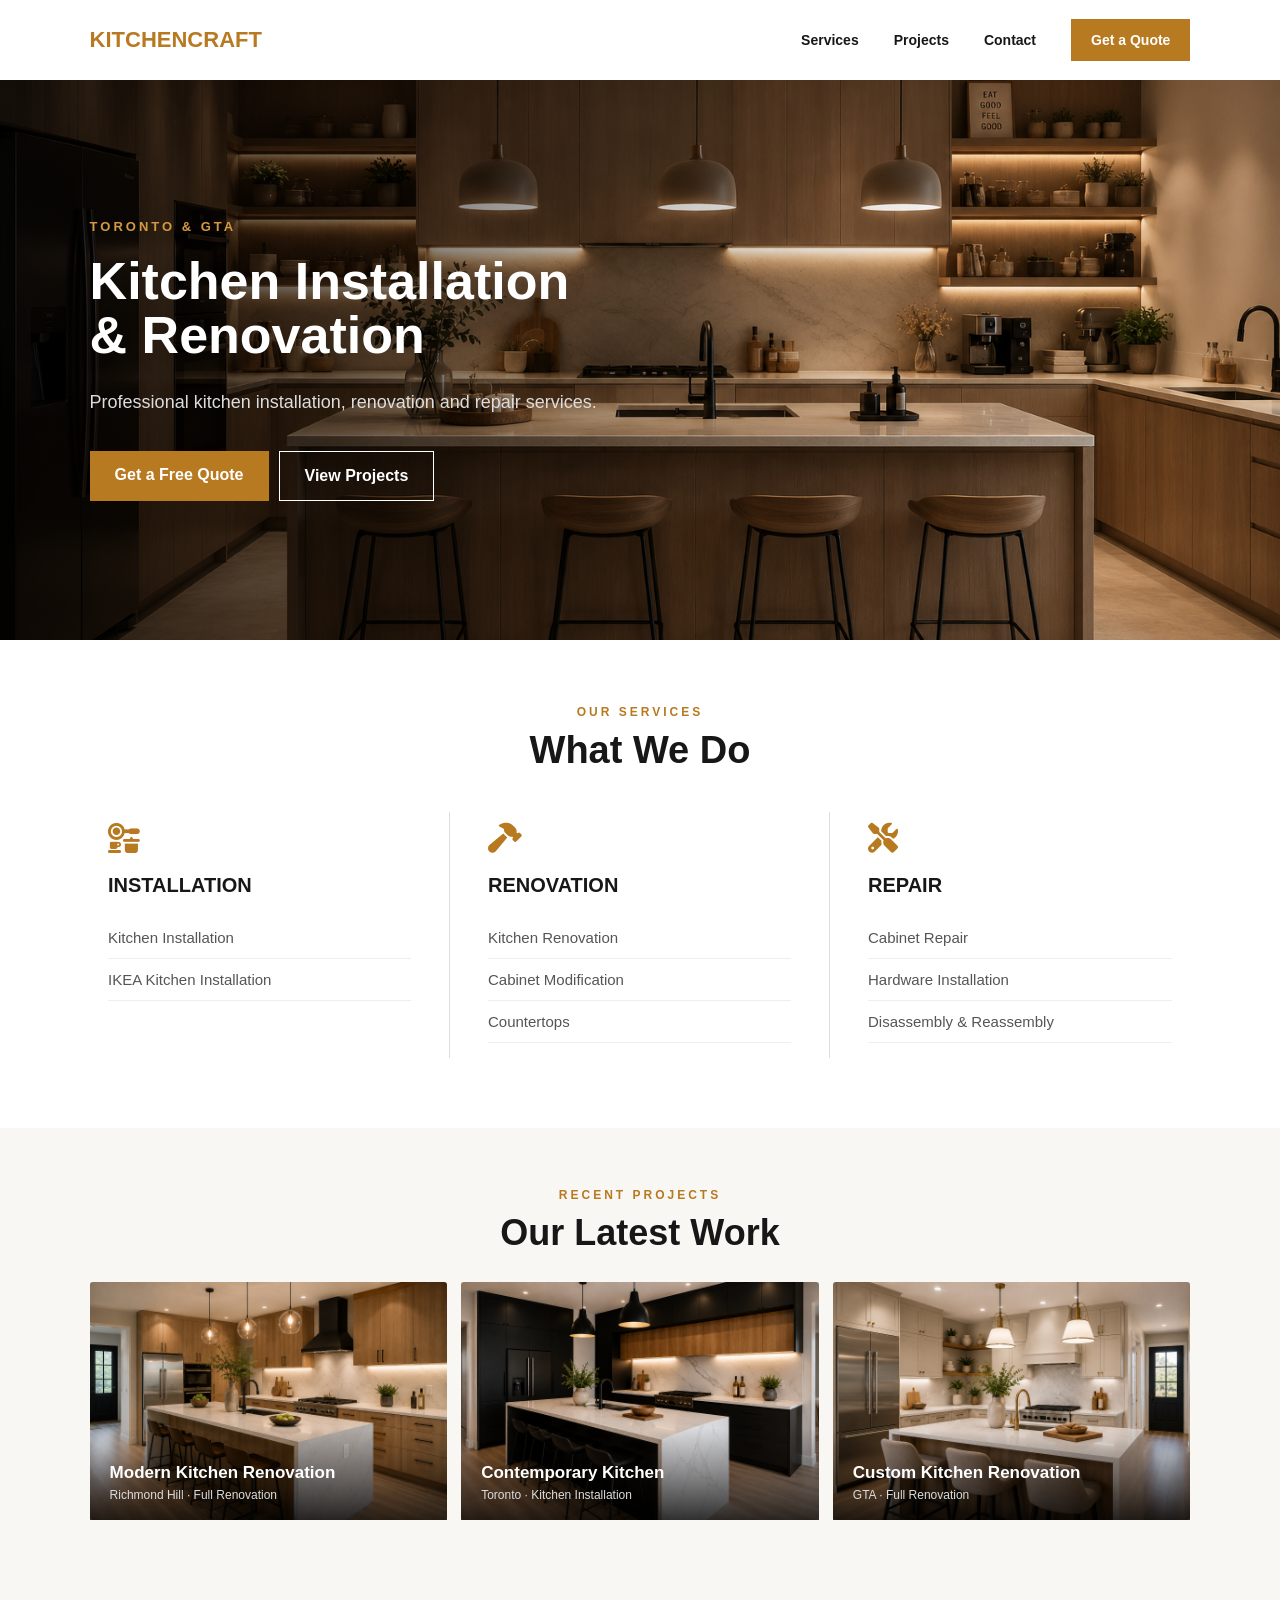
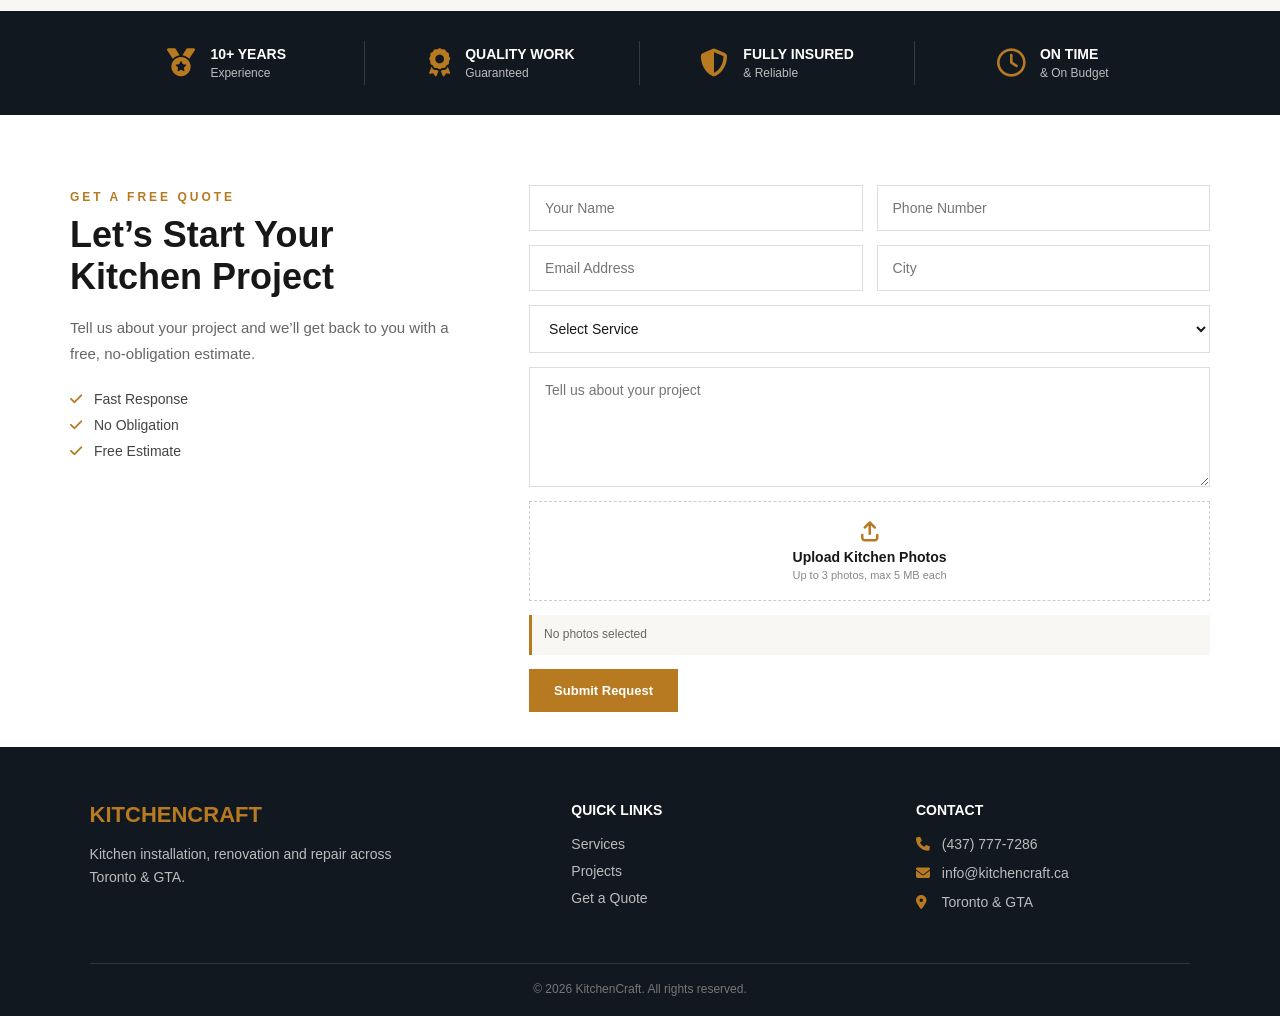
==== commit 9cc8b636: "Clean index and fix Web3Forms" ====
--- a/index.html
+++ b/index.html
@@ -3,49 +3,68 @@
 
 <head>
     <meta charset="UTF-8">
+
     <meta name="viewport" content="width=device-width, initial-scale=1.0">
 
-    <head>
-        <meta charset="UTF-8">
-
-        <meta name="viewport" content="width=device-width, initial-scale=1.0">
-
-        <title>Kitchen Installation & Renovation Toronto & GTA | KitchenCraft</title>
-
-        <meta name="description" content="Professional kitchen installation, IKEA kitchen installation, renovation and cabinet repair services across Toronto and the GTA. Request a free quote today.">
-
-        <meta name="robots" content="index, follow">
-
-        <link rel="icon" type="image/png" href="favicon.png">
-
-        <link rel="stylesheet" href="style.css">
-
-        <link rel="stylesheet" href="https://cdnjs.cloudflare.com/ajax/libs/font-awesome/6.5.0/css/all.min.css">
-    </head>
-    <link rel="stylesheet" href="https://cdnjs.cloudflare.com/ajax/libs/font-awesome/6.7.2/css/all.min.css">
+    <title>
+        Kitchen Installation & Renovation Toronto & GTA | KitchenCraft
+    </title>
+
+    <meta name="description" content="Professional kitchen installation, IKEA kitchen installation, renovation and cabinet repair services across Toronto and the GTA. Request a free quote today.">
+
+    <meta name="robots" content="index, follow">
+
+    <link rel="icon" type="image/png" href="favicon.png">
 
     <link rel="stylesheet" href="style.css">
+
+    <link rel="stylesheet" href="https://cdnjs.cloudflare.com/ajax/libs/font-awesome/6.5.0/css/all.min.css">
 </head>
 
+
 <body>
 
-    <!-- HEADER -->
+
+    <!-- ========================================
+         HEADER
+    ========================================= -->
+
     <header class="header">
 
-        <a href="#" class="logo">KITCHENCRAFT</a>
+        <a href="#" class="logo">
+            KITCHENCRAFT
+        </a>
 
         <nav class="nav">
-            <a href="#services">Services</a>
-            <a href="#projects">Projects</a>
-            <a href="#contact">Contact</a>
-            <a href="#quote" class="quote-button">Get a Quote</a>
+
+            <a href="#services">
+                Services
+            </a>
+
+            <a href="#projects">
+                Projects
+            </a>
+
+            <a href="#contact">
+                Contact
+            </a>
+
+            <a href="#quote" class="quote-button">
+                Get a Quote
+            </a>
+
         </nav>
 
     </header>
 
 
-    <!-- HERO -->
+
     <main>
+
+
+        <!-- ========================================
+             HERO
+        ========================================= -->
 
         <section class="hero">
 
@@ -64,6 +83,7 @@
                 </p>
 
                 <div class="hero-buttons">
+
                     <a href="#quote" class="primary-button">
                         Get a Free Quote
                     </a>
@@ -79,124 +99,208 @@
         </section>
 
 
-        <!-- SERVICES -->
+
+        <!-- ========================================
+             SERVICES
+        ========================================= -->
+
         <section id="services" class="services">
 
-            <p class="section-label">OUR SERVICES</p>
-
-            <h2>What We Do</h2>
+            <p class="section-label">
+                OUR SERVICES
+            </p>
+
+            <h2>
+                What We Do
+            </h2>
 
             <div class="service-grid">
 
+
                 <!-- INSTALLATION -->
+
                 <div class="service-item service-clickable" data-service="installation">
 
                     <div class="service-icon">
                         <i class="fa-solid fa-kitchen-set"></i>
                     </div>
 
-                    <h3>Installation</h3>
-
-                    <p>Kitchen Installation</p>
-                    <p>IKEA Kitchen Installation</p>
-
-                </div>
+                    <h3>
+                        Installation
+                    </h3>
+
+                    <p>
+                        Kitchen Installation
+                    </p>
+
+                    <p>
+                        IKEA Kitchen Installation
+                    </p>
+
+                </div>
+
 
 
                 <!-- RENOVATION -->
+
                 <div class="service-item service-clickable" data-service="renovation">
 
                     <div class="service-icon">
                         <i class="fa-solid fa-hammer"></i>
                     </div>
 
-                    <h3>Renovation</h3>
-
-                    <p>Kitchen Renovation</p>
-                    <p>Cabinet Modification</p>
-                    <p>Countertops</p>
-
-                </div>
+                    <h3>
+                        Renovation
+                    </h3>
+
+                    <p>
+                        Kitchen Renovation
+                    </p>
+
+                    <p>
+                        Cabinet Modification
+                    </p>
+
+                    <p>
+                        Countertops
+                    </p>
+
+                </div>
+
 
 
                 <!-- REPAIR -->
+
                 <div class="service-item service-clickable" data-service="repair">
 
                     <div class="service-icon">
                         <i class="fa-solid fa-screwdriver-wrench"></i>
                     </div>
 
-                    <h3>Repair</h3>
-
-                    <p>Cabinet Repair</p>
-                    <p>Hardware Installation</p>
-                    <p>Disassembly & Reassembly</p>
-
-                </div>
+                    <h3>
+                        Repair
+                    </h3>
+
+                    <p>
+                        Cabinet Repair
+                    </p>
+
+                    <p>
+                        Hardware Installation
+                    </p>
+
+                    <p>
+                        Disassembly & Reassembly
+                    </p>
+
+                </div>
+
 
             </div>
 
         </section>
 
+
+
+        <!-- ========================================
+             PROJECTS
+        ========================================= -->
+
         <section id="projects" class="projects">
 
-            <p class="section-label">RECENT PROJECTS</p>
-
-            <h2>Our Latest Work</h2>
+            <p class="section-label">
+                RECENT PROJECTS
+            </p>
+
+            <h2>
+                Our Latest Work
+            </h2>
 
             <div class="projects-grid">
 
+
                 <!-- PROJECT 1 -->
 
                 <a href="project-1.html" class="project-card project-slideshow" data-images="
-                    images/project-1/cover.jpg,
-                    images/project-1/1.jpg,
-                    images/project-1/2.jpg,
-                    images/project-1/3.jpg
-                    
+                        images/project-1/cover.jpg,
+                        images/project-1/1.jpg,
+                        images/project-1/2.jpg,
+                        images/project-1/3.jpg
                     ">
+
                     <img src="images/project-1/cover.jpg" alt="Modern kitchen renovation">
 
                     <div class="project-overlay">
-                        <h3>Modern Kitchen Renovation</h3>
-                        <p>Richmond Hill · Full Renovation</p>
-                    </div>
+
+                        <h3>
+                            Modern Kitchen Renovation
+                        </h3>
+
+                        <p>
+                            Richmond Hill · Full Renovation
+                        </p>
+
+                    </div>
+
                 </a>
 
 
+
                 <!-- PROJECT 2 -->
 
                 <a href="project-2.html" class="project-card project-slideshow" data-images="
-                    images/project-2/cover.jpg,
-                    images/project-2/1.jpg,
-                    images/project-2/2.jpg,
-                    images/project-2/3.jpg
-                ">
-                    <img src="images/project-1/cover.jpg" alt="Modern kitchen renovation">
+                        images/project-2/cover.jpg,
+                        images/project-2/1.jpg,
+                        images/project-2/2.jpg,
+                        images/project-2/3.jpg
+                    ">
+
+                    <img src="images/project-2/cover.jpg" alt="Contemporary kitchen installation">
 
                     <div class="project-overlay">
-                        <h3>Contemporary Kitchen</h3>
-                        <p>Toronto · Kitchen Installation</p>
-                    </div>
+
+                        <h3>
+                            Contemporary Kitchen
+                        </h3>
+
+                        <p>
+                            Toronto · Kitchen Installation
+                        </p>
+
+                    </div>
+
                 </a>
 
 
+
                 <!-- PROJECT 3 -->
 
                 <a href="project-3.html" class="project-card project-slideshow" data-images="
-                    images/project-3/cover.jpg,
-                    images/project-3/1.jpg,
-                    images/project-3/2.jpg,
-                    images/project-3/3.jpg
-                ">
-                    <img src="images/project-3/cover.jpg" alt="Kitchen renovation project">
+                        images/project-3/cover.jpg,
+                        images/project-3/1.jpg,
+                        images/project-3/2.jpg,
+                        images/project-3/3.jpg
+                    ">
+
+                    <img src="images/project-3/cover.jpg" alt="Custom kitchen renovation">
+
                     <div class="project-overlay">
-                        <h3>Custom Kitchen Renovation</h3>
-                        <p>GTA · Full Renovation</p>
-                    </div>
+
+                        <h3>
+                            Custom Kitchen Renovation
+                        </h3>
+
+                        <p>
+                            GTA · Full Renovation
+                        </p>
+
+                    </div>
+
                 </a>
 
+
             </div>
+
 
             <a href="#" class="projects-button" hidden>
                 View All Projects
@@ -204,180 +308,386 @@
 
         </section>
 
+
+
+        <!-- ========================================
+             TRUST BAR
+        ========================================= -->
+
         <section class="trust-bar">
 
             <div class="trust-container">
 
+
                 <div class="trust-item">
+
                     <i class="fa-solid fa-medal"></i>
 
                     <div>
-                        <h3>10+ Years</h3>
-                        <p>Experience</p>
-                    </div>
-                </div>
+
+                        <h3>
+                            10+ Years
+                        </h3>
+
+                        <p>
+                            Experience
+                        </p>
+
+                    </div>
+
+                </div>
+
+
 
                 <div class="trust-item">
+
                     <i class="fa-solid fa-award"></i>
 
                     <div>
-                        <h3>Quality Work</h3>
-                        <p>Guaranteed</p>
-                    </div>
-                </div>
+
+                        <h3>
+                            Quality Work
+                        </h3>
+
+                        <p>
+                            Guaranteed
+                        </p>
+
+                    </div>
+
+                </div>
+
+
 
                 <div class="trust-item">
+
                     <i class="fa-solid fa-shield-halved"></i>
 
                     <div>
-                        <h3>Fully Insured</h3>
-                        <p>& Reliable</p>
-                    </div>
-                </div>
+
+                        <h3>
+                            Fully Insured
+                        </h3>
+
+                        <p>
+                            & Reliable
+                        </p>
+
+                    </div>
+
+                </div>
+
+
 
                 <div class="trust-item">
+
                     <i class="fa-regular fa-clock"></i>
 
                     <div>
-                        <h3>On Time</h3>
-                        <p>& On Budget</p>
-                    </div>
-                </div>
+
+                        <h3>
+                            On Time
+                        </h3>
+
+                        <p>
+                            & On Budget
+                        </p>
+
+                    </div>
+
+                </div>
+
 
             </div>
 
         </section>
 
+
+
+        <!-- ========================================
+             QUOTE SECTION
+        ========================================= -->
+
         <section id="quote" class="quote-section">
 
+
             <div class="quote-info">
 
-                <p class="section-label quote-label">GET A FREE QUOTE</p>
-
-                <h2>Let’s Start Your Kitchen Project</h2>
+                <p class="section-label quote-label">
+                    GET A FREE QUOTE
+                </p>
+
+                <h2>
+                    Let’s Start Your Kitchen Project
+                </h2>
 
                 <p class="quote-text">
                     Tell us about your project and we’ll get back to you with a free, no-obligation estimate.
                 </p>
 
                 <div class="quote-points">
-                    <p><i class="fa-solid fa-check"></i> Fast Response</p>
-                    <p><i class="fa-solid fa-check"></i> No Obligation</p>
-                    <p><i class="fa-solid fa-check"></i> Free Estimate</p>
+
+                    <p>
+                        <i class="fa-solid fa-check"></i> Fast Response
+                    </p>
+
+                    <p>
+                        <i class="fa-solid fa-check"></i> No Obligation
+                    </p>
+
+                    <p>
+                        <i class="fa-solid fa-check"></i> Free Estimate
+                    </p>
+
                 </div>
 
             </div>
 
 
-            <form class="quote-form" action="https://formspree.io/f/mzebgadg" method="POST">
-
-                <!-- Anti-spam -->
+
+            <!-- ========================================
+                 QUOTE FORM
+            ========================================= -->
+
+            <form class="quote-form" id="quote-form">
+
+
+                <!-- WEB3FORMS -->
+
+                <input type="hidden" name="access_key" value="bbaa16f6-8230-4c86-9374-ef8d41f5b4c3">
+
+                <input type="hidden" name="subject" value="New KitchenCraft Quote Request">
+
+
+                <!-- ANTI-SPAM -->
+
                 <input type="text" name="_gotcha" class="honeypot" tabindex="-1" autocomplete="off">
 
+
+                <!-- PROJECT REFERRAL -->
+
+                <input type="hidden" name="interested-project" id="interested-project">
+
+
+                <!-- NAME + PHONE -->
+
                 <div class="form-row">
+
                     <input type="text" name="name" placeholder="Your Name" required>
 
                     <input type="tel" name="phone" placeholder="Phone Number" required>
-                </div>
+
+                </div>
+
+
+                <!-- EMAIL + CITY -->
 
                 <div class="form-row">
+
                     <input type="email" name="email" placeholder="Email Address" required>
 
                     <input type="text" name="city" placeholder="City">
-                </div>
+
+                </div>
+
+
+                <!-- SERVICE -->
 
                 <select name="service" required>
-                    <option value="">Select Service</option>
-                    <option value="Kitchen Installation">Kitchen Installation</option>
-                    <option value="IKEA Kitchen Installation">IKEA Kitchen Installation</option>
-                    <option value="Kitchen Renovation">Kitchen Renovation</option>
-                    <option value="Cabinet Repair">Cabinet Repair</option>
-                    <option value="Other">Other</option>
+
+                    <option value="">
+                        Select Service
+                    </option>
+
+                    <option value="Kitchen Installation">
+                        Kitchen Installation
+                    </option>
+
+                    <option value="IKEA Kitchen Installation">
+                        IKEA Kitchen Installation
+                    </option>
+
+                    <option value="Kitchen Renovation">
+                        Kitchen Renovation
+                    </option>
+
+                    <option value="Cabinet Repair">
+                        Cabinet Repair
+                    </option>
+
+                    <option value="Other">
+                        Other
+                    </option>
+
                 </select>
 
+
+                <!-- MESSAGE -->
+
                 <textarea name="message" placeholder="Tell us about your project" rows="5"></textarea>
 
+
+                <!-- PHOTO UPLOAD -->
+
                 <label class="upload-box">
+
                     <i class="fa-solid fa-arrow-up-from-bracket"></i>
-                    <span>Upload Kitchen Photos</span>
-                    <small>Up to 3 photos, max 5 MB each</small>
-
-                <input type="file"
-                    id="kitchen-photos"
-                    accept="image/jpeg, image/png"
-                    multiple>
+
+                    <span>
+                        Upload Kitchen Photos
+                    </span>
+
+                    <small>
+                        Up to 3 photos, max 5 MB each
+                    </small>
+
+                    <input
+                        type="file"
+                        id="kitchen-photos"
+                        accept="image/jpeg, image/png"
+                        multiple
+                    >
+
                 </label>
 
-                <div id="photo-status">No photos selected</div>
+
+                <div id="photo-status" class="photo-status">
+                    No photos selected
+                </div>
+
+
+                <!-- CLOUDINARY PHOTO URLS -->
 
                 <input type="hidden" name="photo-1" id="photo-1">
+
                 <input type="hidden" name="photo-2" id="photo-2">
+
                 <input type="hidden" name="photo-3" id="photo-3">
-                <input type="hidden" name="interested-project" id="interested-project">
+
+
+                <!-- SUBMIT -->
 
                 <button type="submit" class="submit-button">
                     Submit Request
                 </button>
 
+
+                <!-- SUCCESS MESSAGE -->
+
                 <div id="form-success" class="form-success">
+
                     <i class="fa-solid fa-circle-check"></i>
 
                     <div>
-                        <strong>Thank you!</strong>
-                        <p>Your request has been submitted. We'll get back to you shortly.</p>
-                    </div>
-                </div>
+
+                        <strong>
+                            Thank you!
+                        </strong>
+
+                        <p>
+                            Your request has been submitted. We'll get back to you shortly.
+                        </p>
+
+                    </div>
+
+                </div>
+
 
             </form>
 
         </section>
 
+
+
+        <!-- ========================================
+             FOOTER
+        ========================================= -->
+
         <footer id="contact" class="footer">
 
             <div class="footer-container">
 
+
                 <div class="footer-brand">
-                    <a href="#" class="footer-logo">KITCHENCRAFT</a>
+
+                    <a href="#" class="footer-logo">
+                        KITCHENCRAFT
+                    </a>
 
                     <p>
                         Kitchen installation, renovation and repair across Toronto & GTA.
                     </p>
-                </div>
+
+                </div>
+
+
 
                 <div class="footer-links">
-                    <h3>Quick Links</h3>
-
-                    <a href="#services">Services</a>
-                    <a href="#projects">Projects</a>
-                    <a href="#quote">Get a Quote</a>
-                </div>
+
+                    <h3>
+                        Quick Links
+                    </h3>
+
+                    <a href="#services">
+                        Services
+                    </a>
+
+                    <a href="#projects">
+                        Projects
+                    </a>
+
+                    <a href="#quote">
+                        Get a Quote
+                    </a>
+
+                </div>
+
+
 
                 <div class="footer-contact">
-                    <h3>Contact</h3>
-
-                    <p>
+
+                    <h3>
+                        Contact
+                    </h3>
+
+                    <p>
+
                         <i class="fa-solid fa-phone"></i>
-                        <a href="tel:+14377777286">(437) 777-7286</a>
-                    </p>
-
-                    <p>
+
+                        <a href="tel:+14377777286">
+                            (437) 777-7286
+                        </a>
+
+                    </p>
+
+                    <p>
+
                         <i class="fa-solid fa-envelope"></i>
+
                         <a href="mailto:info@kitchencraft.ca">
-                        info@kitchencraft.ca
-                    </a>
-                    </p>
-
-                    <p>
+                            info@kitchencraft.ca
+                        </a>
+
+                    </p>
+
+                    <p>
+
                         <i class="fa-solid fa-location-dot"></i> Toronto & GTA
-                    </p>
-                </div>
+
+                    </p>
+
+                </div>
+
 
             </div>
 
+
             <div class="footer-bottom">
+
                 <p>
                     © 2026 KitchenCraft. All rights reserved.
                 </p>
+
             </div>
 
         </footer>
@@ -385,43 +695,54 @@
 
     </main>
 
-    <!-- SERVICE MODAL -->
+
+
+    <!-- ========================================
+         SERVICE MODAL
+    ========================================= -->
 
     <div class="service-modal" id="service-modal">
 
         <div class="service-modal-content">
 
+
             <button class="service-modal-close" id="service-modal-close" aria-label="Close">
-            &times;
-        </button>
+                &times;
+            </button>
+
 
             <p class="service-modal-label">
                 OUR SERVICES
             </p>
 
+
             <h2 id="service-modal-title"></h2>
 
+
             <p class="service-modal-description" id="service-modal-description"></p>
 
+
             <div class="service-modal-gallery" id="service-modal-gallery"></div>
 
+
             <a href="#quote" class="primary-button" id="service-modal-quote">
-            Get a Free Quote
-        </a>
+                Get a Free Quote
+            </a>
+
 
         </div>
 
     </div>
 
 
+
+    <!-- ========================================
+         JAVASCRIPT
+    ========================================= -->
+
     <script src="script.js"></script>
 
+
 </body>
 
-</html>
-
-<script src="script.js"></script>
-
-</body>
-
 </html>
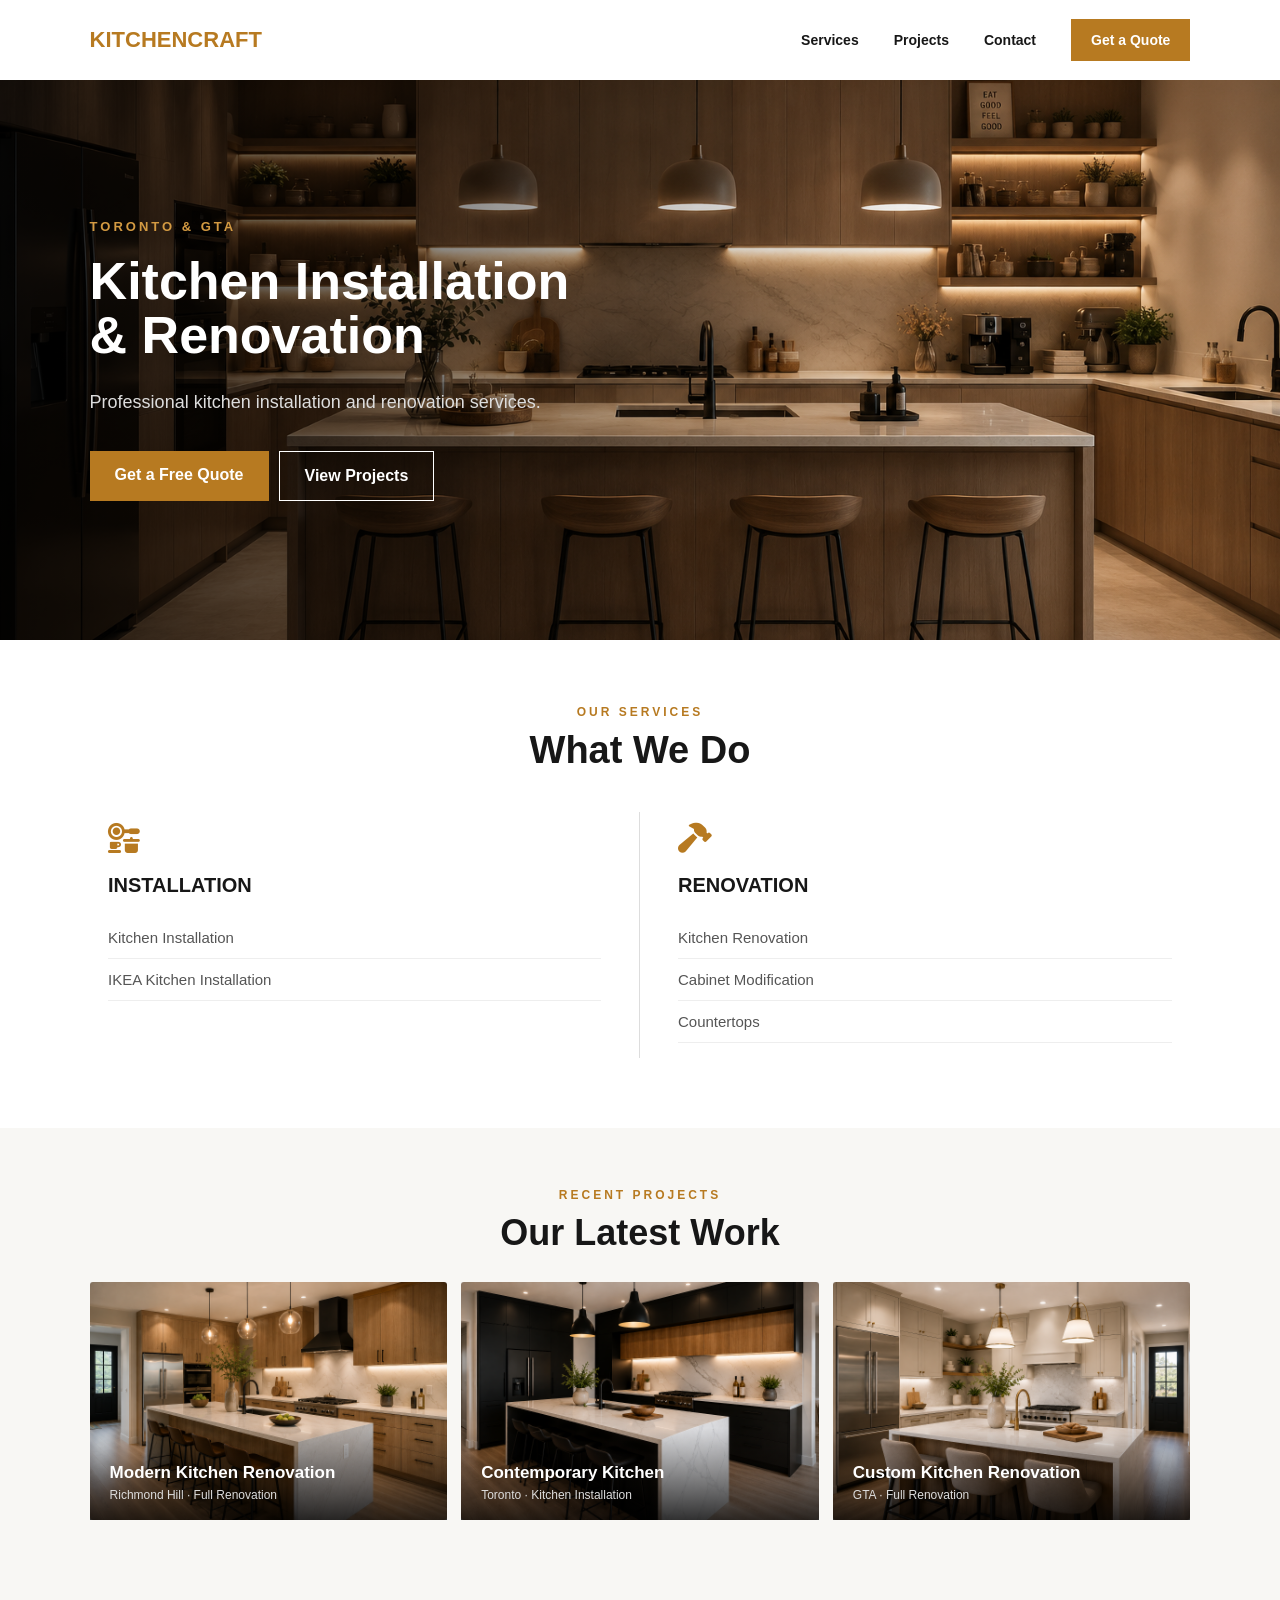
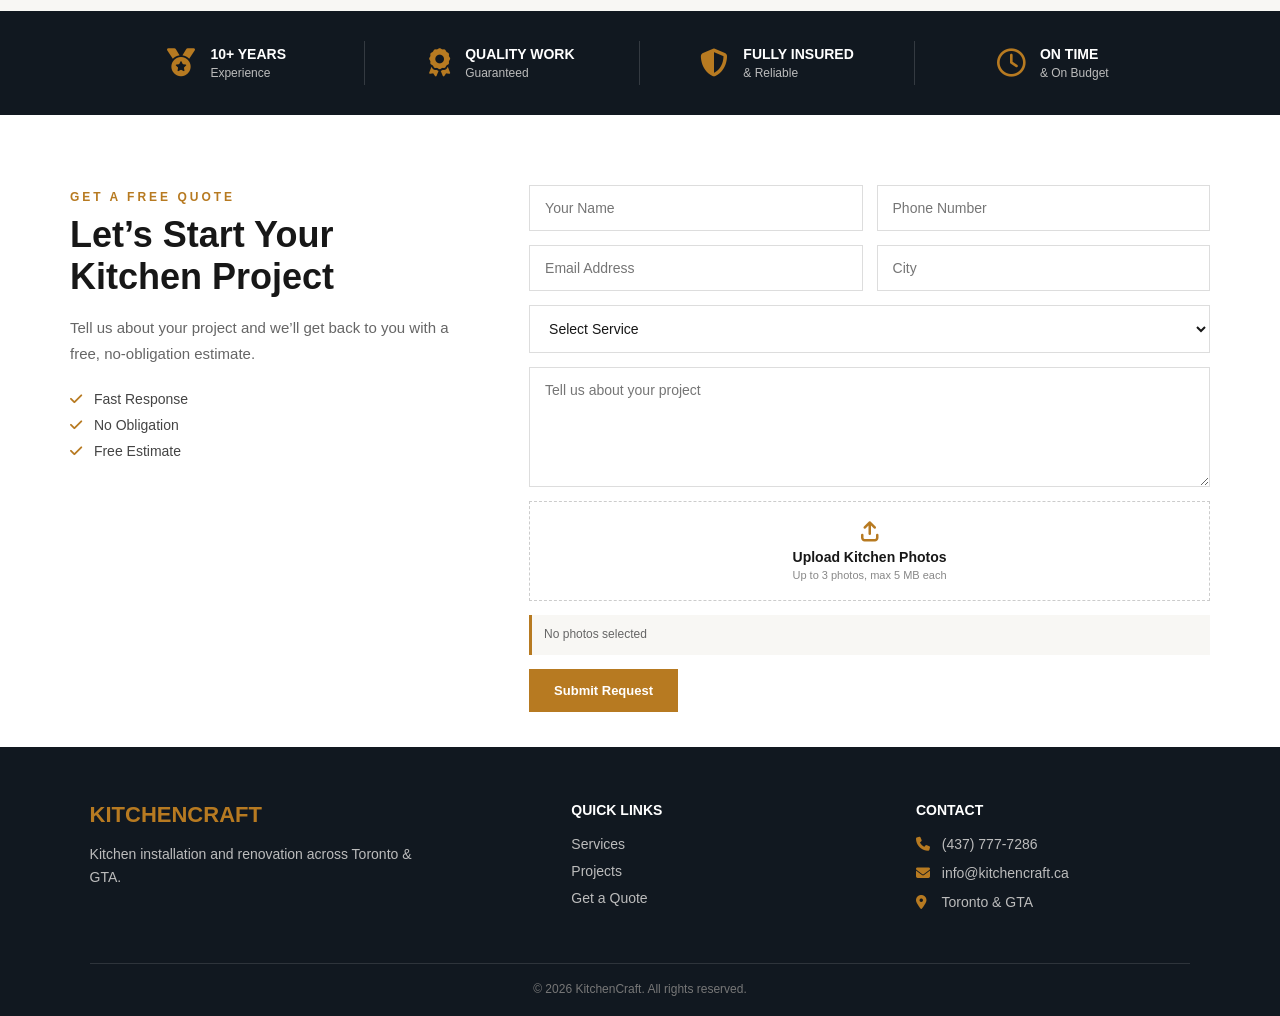
==== commit 4fc48cf8: "Add installation and renovation service pages" ====
--- a/index.html
+++ b/index.html
@@ -10,7 +10,7 @@
         Kitchen Installation & Renovation Toronto & GTA | KitchenCraft
     </title>
 
-    <meta name="description" content="Professional kitchen installation, IKEA kitchen installation, renovation and cabinet repair services across Toronto and the GTA. Request a free quote today.">
+    <meta name="description" content="Professional kitchen installation, IKEA kitchen installation and kitchen renovation services across Toronto and the GTA. Request a free quote today.">
 
     <meta name="robots" content="index, follow">
 
@@ -79,7 +79,7 @@
                 </h1>
 
                 <p class="hero-description">
-                    Professional kitchen installation, renovation and repair services.
+                    Professional kitchen installation and renovation services.
                 </p>
 
                 <div class="hero-buttons">
@@ -114,12 +114,12 @@
                 What We Do
             </h2>
 
-            <div class="service-grid">
+            <div class="service-grid service-grid-two">
 
 
                 <!-- INSTALLATION -->
 
-                <div class="service-item service-clickable" data-service="installation">
+                <a href="service-installation.html" class="service-item service-page-link">
 
                     <div class="service-icon">
                         <i class="fa-solid fa-kitchen-set"></i>
@@ -137,13 +137,13 @@
                         IKEA Kitchen Installation
                     </p>
 
-                </div>
+                </a>
 
 
 
                 <!-- RENOVATION -->
 
-                <div class="service-item service-clickable" data-service="renovation">
+                <a href="service-renovation.html" class="service-item service-page-link">
 
                     <div class="service-icon">
                         <i class="fa-solid fa-hammer"></i>
@@ -165,35 +165,7 @@
                         Countertops
                     </p>
 
-                </div>
-
-
-
-                <!-- REPAIR -->
-
-                <div class="service-item service-clickable" data-service="repair">
-
-                    <div class="service-icon">
-                        <i class="fa-solid fa-screwdriver-wrench"></i>
-                    </div>
-
-                    <h3>
-                        Repair
-                    </h3>
-
-                    <p>
-                        Cabinet Repair
-                    </p>
-
-                    <p>
-                        Hardware Installation
-                    </p>
-
-                    <p>
-                        Disassembly & Reassembly
-                    </p>
-
-                </div>
+                </a>
 
 
             </div>
@@ -464,7 +436,7 @@
                 <input type="text" name="_gotcha" class="honeypot" tabindex="-1" autocomplete="off">
 
 
-                <!-- PROJECT REFERRAL -->
+                <!-- PROJECT / SERVICE REFERRAL -->
 
                 <input type="hidden" name="interested-project" id="interested-project">
 
@@ -509,10 +481,6 @@
 
                     <option value="Kitchen Renovation">
                         Kitchen Renovation
-                    </option>
-
-                    <option value="Cabinet Repair">
-                        Cabinet Repair
                     </option>
 
                     <option value="Other">
@@ -615,7 +583,7 @@
                     </a>
 
                     <p>
-                        Kitchen installation, renovation and repair across Toronto & GTA.
+                        Kitchen installation and renovation across Toronto & GTA.
                     </p>
 
                 </div>
@@ -698,45 +666,6 @@
 
 
     <!-- ========================================
-         SERVICE MODAL
-    ========================================= -->
-
-    <div class="service-modal" id="service-modal">
-
-        <div class="service-modal-content">
-
-
-            <button class="service-modal-close" id="service-modal-close" aria-label="Close">
-                &times;
-            </button>
-
-
-            <p class="service-modal-label">
-                OUR SERVICES
-            </p>
-
-
-            <h2 id="service-modal-title"></h2>
-
-
-            <p class="service-modal-description" id="service-modal-description"></p>
-
-
-            <div class="service-modal-gallery" id="service-modal-gallery"></div>
-
-
-            <a href="#quote" class="primary-button" id="service-modal-quote">
-                Get a Free Quote
-            </a>
-
-
-        </div>
-
-    </div>
-
-
-
-    <!-- ========================================
          JAVASCRIPT
     ========================================= -->
 
--- a/style.css
+++ b/style.css
@@ -1325,119 +1325,302 @@
     font-size: 12px;
 }
 
-
-/* ========================================
-   CLICKABLE SERVICES
-======================================== */
-
-.service-clickable {
+.projects-button[hidden] {
+    display: none !important;
+}
+
+.service-grid-two {
+    grid-template-columns: repeat(2, 1fr);
+}
+
+.service-page-link {
+    display: block;
+    color: inherit;
+    text-decoration: none;
     cursor: pointer;
-    transition: transform 0.25s ease, background 0.25s ease;
-}
-
-.service-clickable:hover {
+    transition: 0.25s ease;
+}
+
+.service-page-link:hover {
     background: #faf8f4;
     transform: translateY(-3px);
 }
 
-
-/* ========================================
-   SERVICE MODAL
-======================================== */
-
-.service-modal {
+.service-grid-two .service-item:nth-child(2) {
+    border-right: none;
+}
+
+
+/* ========================================
+   SERVICE DETAIL PAGE
+======================================== */
+
+.service-page-hero {
+    background: #f8f7f4;
+    padding: 70px 7% 65px;
+    text-align: center;
+}
+
+.service-page-hero-content {
+    max-width: 850px;
+    margin: 0 auto;
+}
+
+.service-back-link {
+    display: inline-flex;
+    align-items: center;
+    gap: 8px;
+    margin-bottom: 35px;
+    color: #555555;
+    text-decoration: none;
+    font-size: 14px;
+    transition: 0.25s ease;
+}
+
+.service-back-link:hover {
+    color: #b77a21;
+}
+
+.service-page-hero h1 {
+    font-size: 48px;
+    margin: 12px 0 25px;
+}
+
+.service-page-intro {
+    max-width: 760px;
+    margin: 0 auto;
+    color: #555555;
+    font-size: 17px;
+    line-height: 1.8;
+}
+
+
+/* SERVICE DETAILS */
+
+.service-page-details {
+    max-width: 1100px;
+    margin: 0 auto;
+    padding: 65px 30px;
+    display: grid;
+    grid-template-columns: repeat(3, 1fr);
+    gap: 50px;
+    text-align: center;
+}
+
+.service-detail-item i {
+    color: #b77a21;
+    font-size: 31px;
+    margin-bottom: 20px;
+}
+
+.service-detail-item h3 {
+    font-size: 18px;
+    text-transform: uppercase;
+    margin-bottom: 14px;
+}
+
+.service-detail-item p {
+    color: #666666;
+    font-size: 14px;
+    line-height: 1.7;
+}
+
+
+/* ========================================
+   SERVICE GALLERY
+======================================== */
+
+.service-gallery-section {
+    background: #f8f7f4;
+    padding: 65px 7% 80px;
+    text-align: center;
+}
+
+.service-gallery-section h2 {
+    font-size: 36px;
+    margin: 10px 0 15px;
+}
+
+.service-gallery-intro {
+    max-width: 650px;
+    margin: 0 auto 40px;
+    color: #666666;
+    font-size: 15px;
+    line-height: 1.7;
+}
+
+.service-page-gallery {
+    max-width: 1200px;
+    margin: 0 auto;
+    display: grid;
+    grid-template-columns: repeat(3, 1fr);
+    gap: 12px;
+}
+
+.service-page-gallery img {
+    width: 100%;
+    height: 300px;
+    display: block;
+    object-fit: cover;
+    cursor: pointer;
+    transition: transform 0.25s ease, opacity 0.25s ease;
+}
+
+.service-page-gallery img:hover {
+    transform: scale(1.015);
+    opacity: 0.92;
+}
+
+
+/* ========================================
+   SERVICE CTA
+======================================== */
+
+.service-page-cta {
+    padding: 75px 7%;
+    text-align: center;
+}
+
+.service-page-cta-content {
+    max-width: 700px;
+    margin: 0 auto;
+}
+
+.service-page-cta h2 {
+    font-size: 36px;
+    margin: 10px 0 18px;
+}
+
+.service-page-cta p:not(.section-label) {
+    color: #666666;
+    font-size: 16px;
+    line-height: 1.7;
+    margin-bottom: 30px;
+}
+
+
+/* ========================================
+   SERVICE LIGHTBOX
+======================================== */
+
+.lightbox {
     position: fixed;
     inset: 0;
-    z-index: 10000;
+    z-index: 9999;
+    background: rgba(0, 0, 0, 0.92);
     display: none;
     align-items: center;
     justify-content: center;
-    padding: 30px;
-    background: rgba(0, 0, 0, 0.82);
-}
-
-.service-modal.show {
+}
+
+.lightbox.show {
     display: flex;
 }
 
-.service-modal-content {
-    position: relative;
-    width: 100%;
-    max-width: 900px;
-    max-height: 90vh;
-    padding: 45px;
-    overflow-y: auto;
-    background: #ffffff;
-}
-
-.service-modal-close {
+.lightbox img {
+    max-width: 88%;
+    max-height: 85vh;
+    object-fit: contain;
+}
+
+.lightbox-close,
+.lightbox-prev,
+.lightbox-next {
     position: absolute;
-    top: 15px;
-    right: 20px;
     border: none;
     background: transparent;
-    color: #222222;
-    font-size: 36px;
+    color: #ffffff;
     cursor: pointer;
 }
 
-.service-modal-label {
-    margin-bottom: 10px;
-    color: #b77a21;
-    font-size: 11px;
-    font-weight: 700;
-    letter-spacing: 3px;
-}
-
-.service-modal-content h2 {
-    margin-bottom: 15px;
-    font-size: 32px;
-}
-
-.service-modal-description {
-    max-width: 700px;
-    margin-bottom: 28px;
-    color: #666666;
-    font-size: 15px;
-    line-height: 1.7;
-}
-
-.service-modal-gallery {
-    display: grid;
-    grid-template-columns: repeat(3, 1fr);
-    gap: 10px;
-    margin-bottom: 30px;
-}
-
-.service-modal-gallery img {
-    width: 100%;
-    height: 190px;
-    display: block;
-    object-fit: cover;
-}
-
-
-/* MOBILE */
+.lightbox-close {
+    top: 20px;
+    right: 30px;
+    font-size: 45px;
+}
+
+.lightbox-prev,
+.lightbox-next {
+    top: 50%;
+    transform: translateY(-50%);
+    font-size: 45px;
+    padding: 20px;
+}
+
+.lightbox-prev {
+    left: 20px;
+}
+
+.lightbox-next {
+    right: 20px;
+}
+
+.lightbox-counter {
+    position: absolute;
+    bottom: 25px;
+    left: 50%;
+    transform: translateX(-50%);
+    color: #ffffff;
+    font-size: 14px;
+}
+
+
+/* ========================================
+   SERVICE PAGE MOBILE
+======================================== */
 
 @media (max-width: 768px) {
-    .service-modal {
+    .service-page-hero {
+        padding: 50px 22px;
+    }
+    .service-page-hero h1 {
+        font-size: 36px;
+    }
+    .service-page-intro {
+        font-size: 15px;
+    }
+    .service-page-details {
+        grid-template-columns: 1fr;
+        gap: 40px;
+        padding: 50px 25px;
+    }
+    .service-gallery-section {
+        padding: 50px 15px 60px;
+    }
+    .service-gallery-section h2 {
+        font-size: 30px;
+    }
+    .service-page-gallery {
+        grid-template-columns: repeat(2, 1fr);
+        gap: 7px;
+    }
+    .service-page-gallery img {
+        height: 190px;
+    }
+    .service-page-cta {
+        padding: 60px 25px;
+    }
+    .service-page-cta h2 {
+        font-size: 30px;
+    }
+    .lightbox img {
+        max-width: 94%;
+        max-height: 80vh;
+    }
+    .lightbox-prev {
+        left: 0;
+    }
+    .lightbox-next {
+        right: 0;
+    }
+    .lightbox-prev,
+    .lightbox-next {
+        font-size: 34px;
         padding: 15px;
     }
-    .service-modal-content {
-        max-height: 92vh;
-        padding: 40px 20px 25px;
-    }
-    .service-modal-content h2 {
-        font-size: 27px;
-    }
-    .service-modal-gallery {
-        grid-template-columns: 1fr;
-    }
-    .service-modal-gallery img {
-        height: 210px;
-    }
-}
-
-.projects-button[hidden] {
-    display: none !important;
+    .lightbox-close {
+        top: 10px;
+        right: 18px;
+        font-size: 40px;
+    }
 }
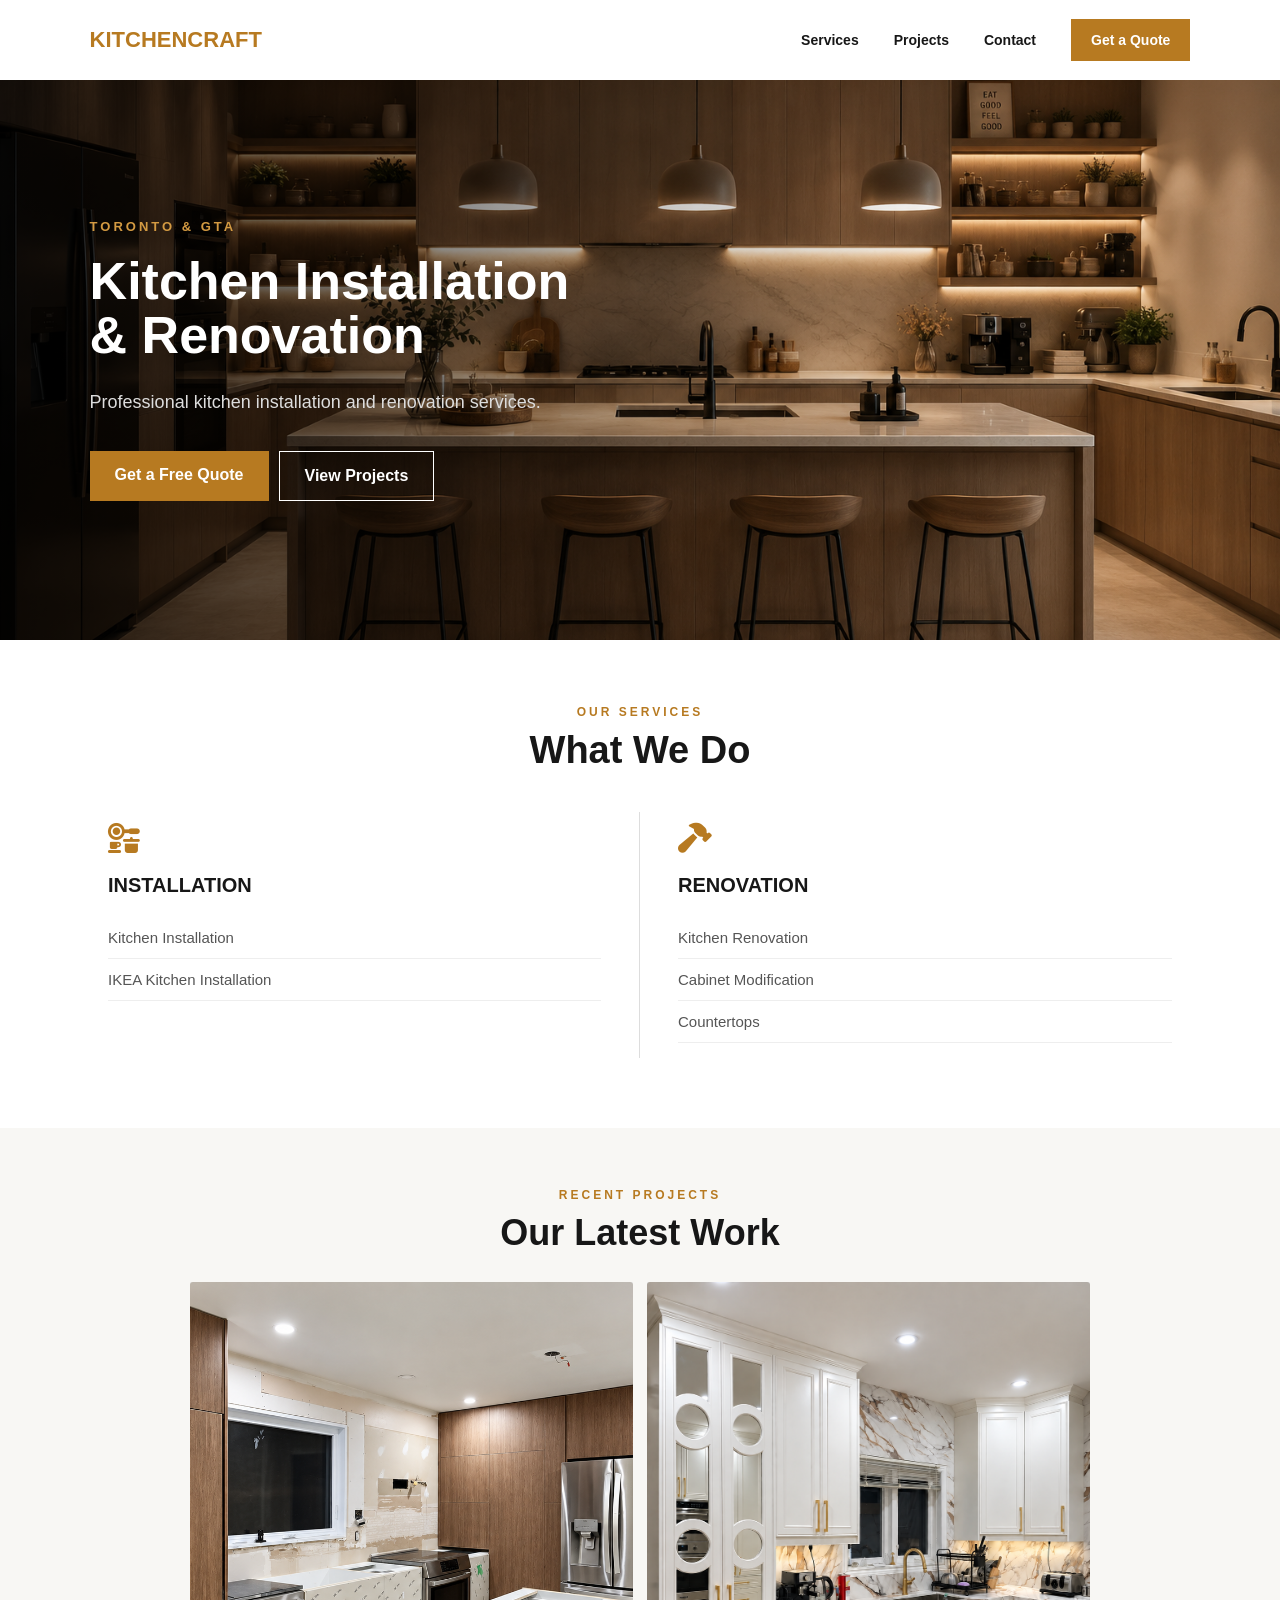
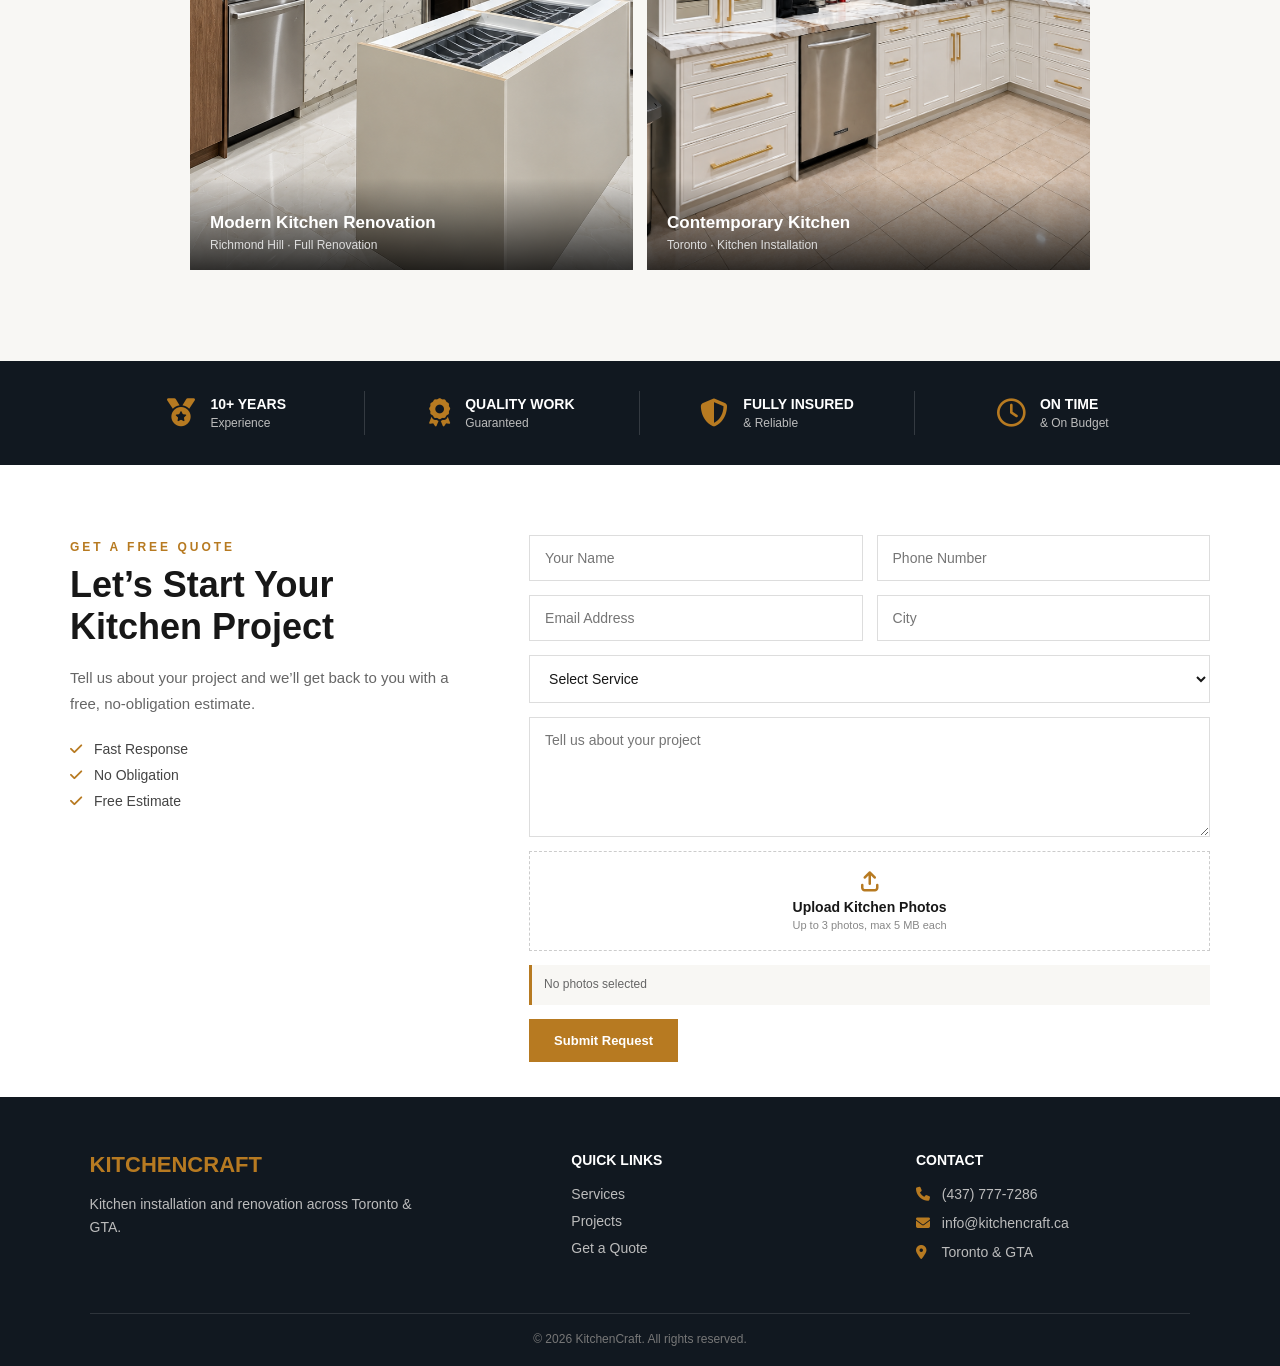
==== commit cf552c31: "photos updated" ====
--- a/index.html
+++ b/index.html
@@ -2,6 +2,7 @@
 <html lang="en">
 
 <head>
+
     <meta charset="UTF-8">
 
     <meta name="viewport" content="width=device-width, initial-scale=1.0">
@@ -16,9 +17,10 @@
 
     <link rel="icon" type="image/png" href="favicon.png">
 
-    <link rel="stylesheet" href="style.css">
+    <link rel="stylesheet" href="style.css?v=2">
 
     <link rel="stylesheet" href="https://cdnjs.cloudflare.com/ajax/libs/font-awesome/6.5.0/css/all.min.css">
+
 </head>
 
 
@@ -188,19 +190,20 @@
                 Our Latest Work
             </h2>
 
-            <div class="projects-grid">
+
+            <div class="projects-grid projects-grid-two">
 
 
                 <!-- PROJECT 1 -->
 
                 <a href="project-1.html" class="project-card project-slideshow" data-images="
-                        images/project-1/cover.jpg,
-                        images/project-1/1.jpg,
-                        images/project-1/2.jpg,
-                        images/project-1/3.jpg
+                        images/project-1/cover.png,
+                        images/project-1/1.png,
+                        images/project-1/2.png,
+                        images/project-1/3.png
                     ">
 
-                    <img src="images/project-1/cover.jpg" alt="Modern kitchen renovation">
+                    <img src="images/project-1/cover.png" alt="Modern kitchen renovation">
 
                     <div class="project-overlay">
 
@@ -221,13 +224,13 @@
                 <!-- PROJECT 2 -->
 
                 <a href="project-2.html" class="project-card project-slideshow" data-images="
-                        images/project-2/cover.jpg,
-                        images/project-2/1.jpg,
-                        images/project-2/2.jpg,
-                        images/project-2/3.jpg
+                        images/project-2/cover.png,
+                        images/project-2/1.png,
+                        images/project-2/2.png,
+                        images/project-2/3.png
                     ">
 
-                    <img src="images/project-2/cover.jpg" alt="Contemporary kitchen installation">
+                    <img src="images/project-2/cover.png" alt="Contemporary kitchen installation">
 
                     <div class="project-overlay">
 
@@ -245,16 +248,28 @@
 
 
 
-                <!-- PROJECT 3 -->
-
-                <a href="project-3.html" class="project-card project-slideshow" data-images="
-                        images/project-3/cover.jpg,
-                        images/project-3/1.jpg,
-                        images/project-3/2.jpg,
-                        images/project-3/3.jpg
-                    ">
-
-                    <img src="images/project-3/cover.jpg" alt="Custom kitchen renovation">
+                <!-- ========================================
+                     PROJECT 3 - TEMPORARILY HIDDEN
+
+                     Uncomment this block when Project 3
+                     is ready to be published.
+                =========================================
+
+                <a
+                    href="project-3.html"
+                    class="project-card project-slideshow"
+                    data-images="
+                        images/project-3/cover.png,
+                        images/project-3/1.png,
+                        images/project-3/2.png,
+                        images/project-3/3.png
+                    "
+                >
+
+                    <img
+                        src="images/project-3/cover.png"
+                        alt="Custom kitchen renovation"
+                    >
 
                     <div class="project-overlay">
 
@@ -269,6 +284,8 @@
                     </div>
 
                 </a>
+
+                -->
 
 
             </div>
@@ -639,9 +656,7 @@
                     </p>
 
                     <p>
-
                         <i class="fa-solid fa-location-dot"></i> Toronto & GTA
-
                     </p>
 
                 </div>
--- a/style.css
+++ b/style.css
@@ -1623,4 +1623,21 @@
         right: 18px;
         font-size: 40px;
     }
+}
+
+
+/* ========================================
+   TWO PROJECT LAYOUT
+======================================== */
+
+.projects-grid-two {
+    grid-template-columns: repeat(2, minmax(0, 1fr));
+    max-width: 900px;
+}
+
+@media (max-width: 768px) {
+    .projects-grid-two {
+        grid-template-columns: 1fr;
+        max-width: 100%;
+    }
 }
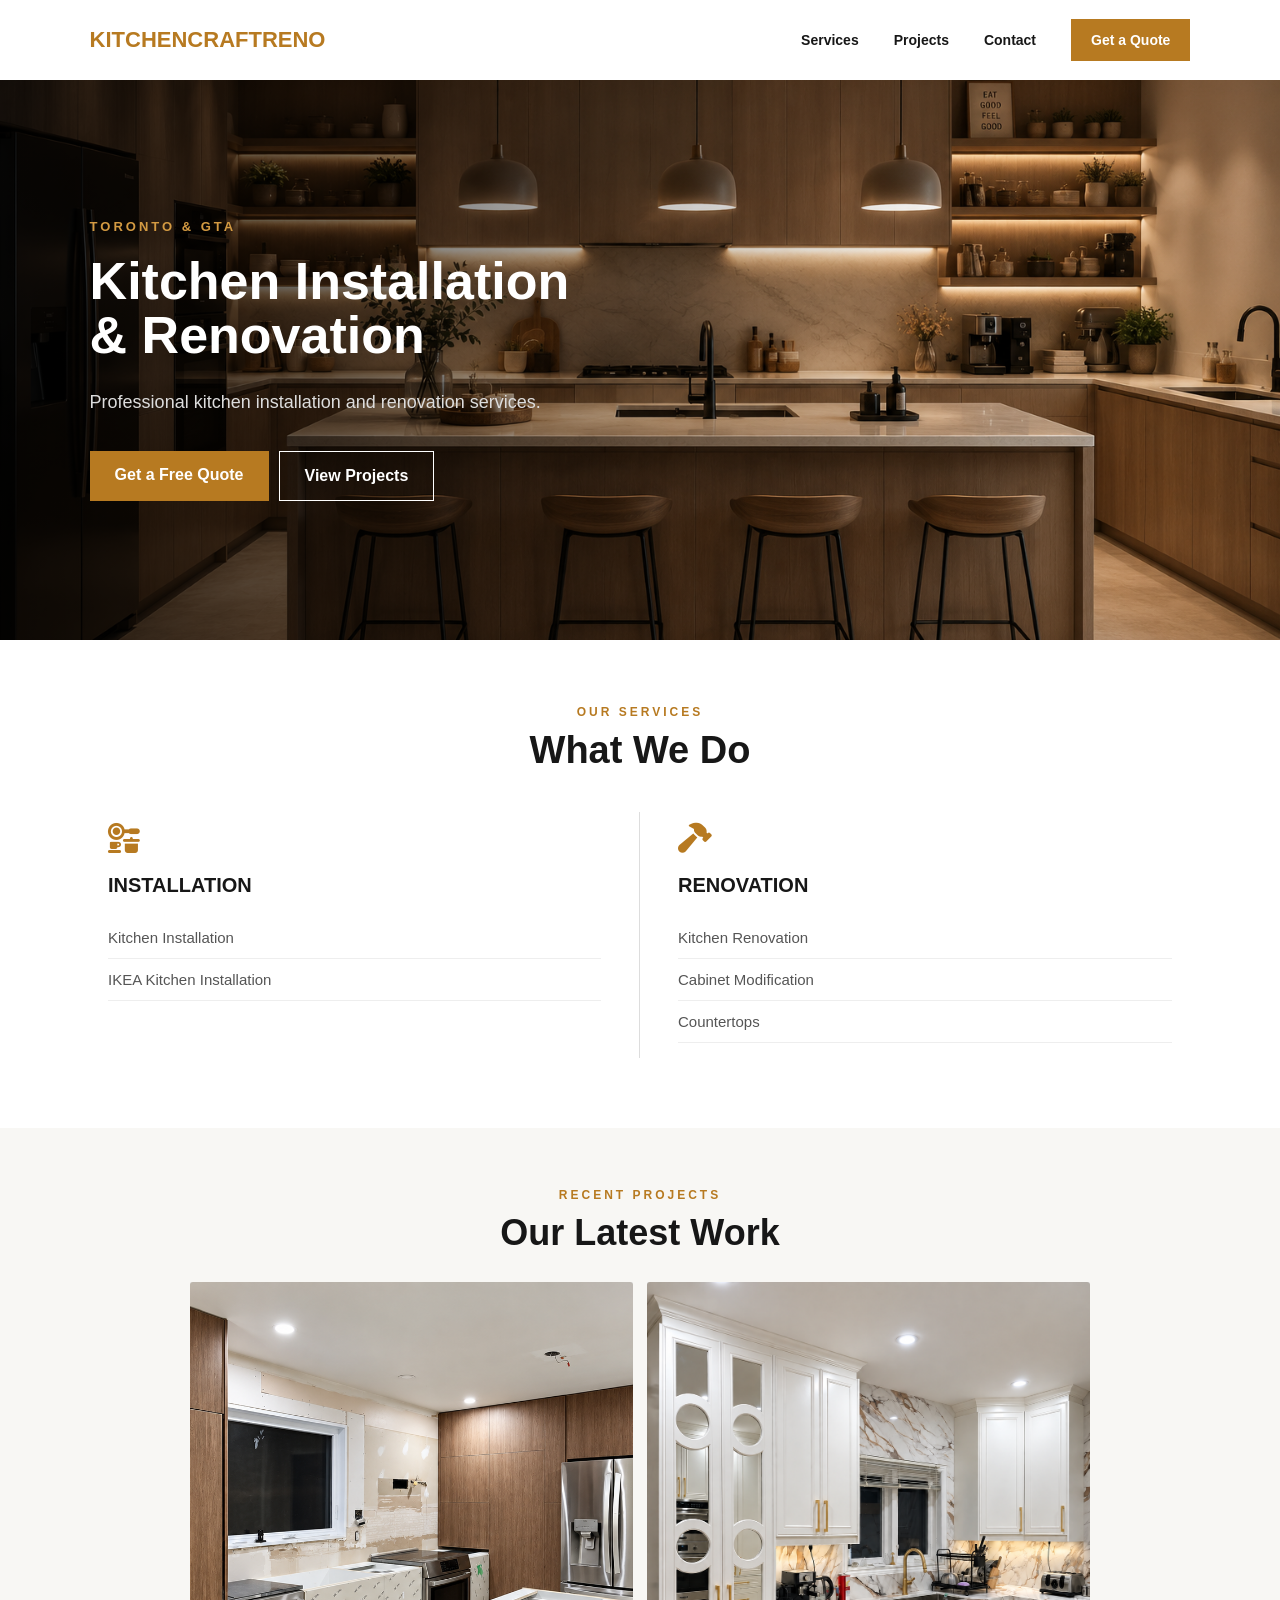
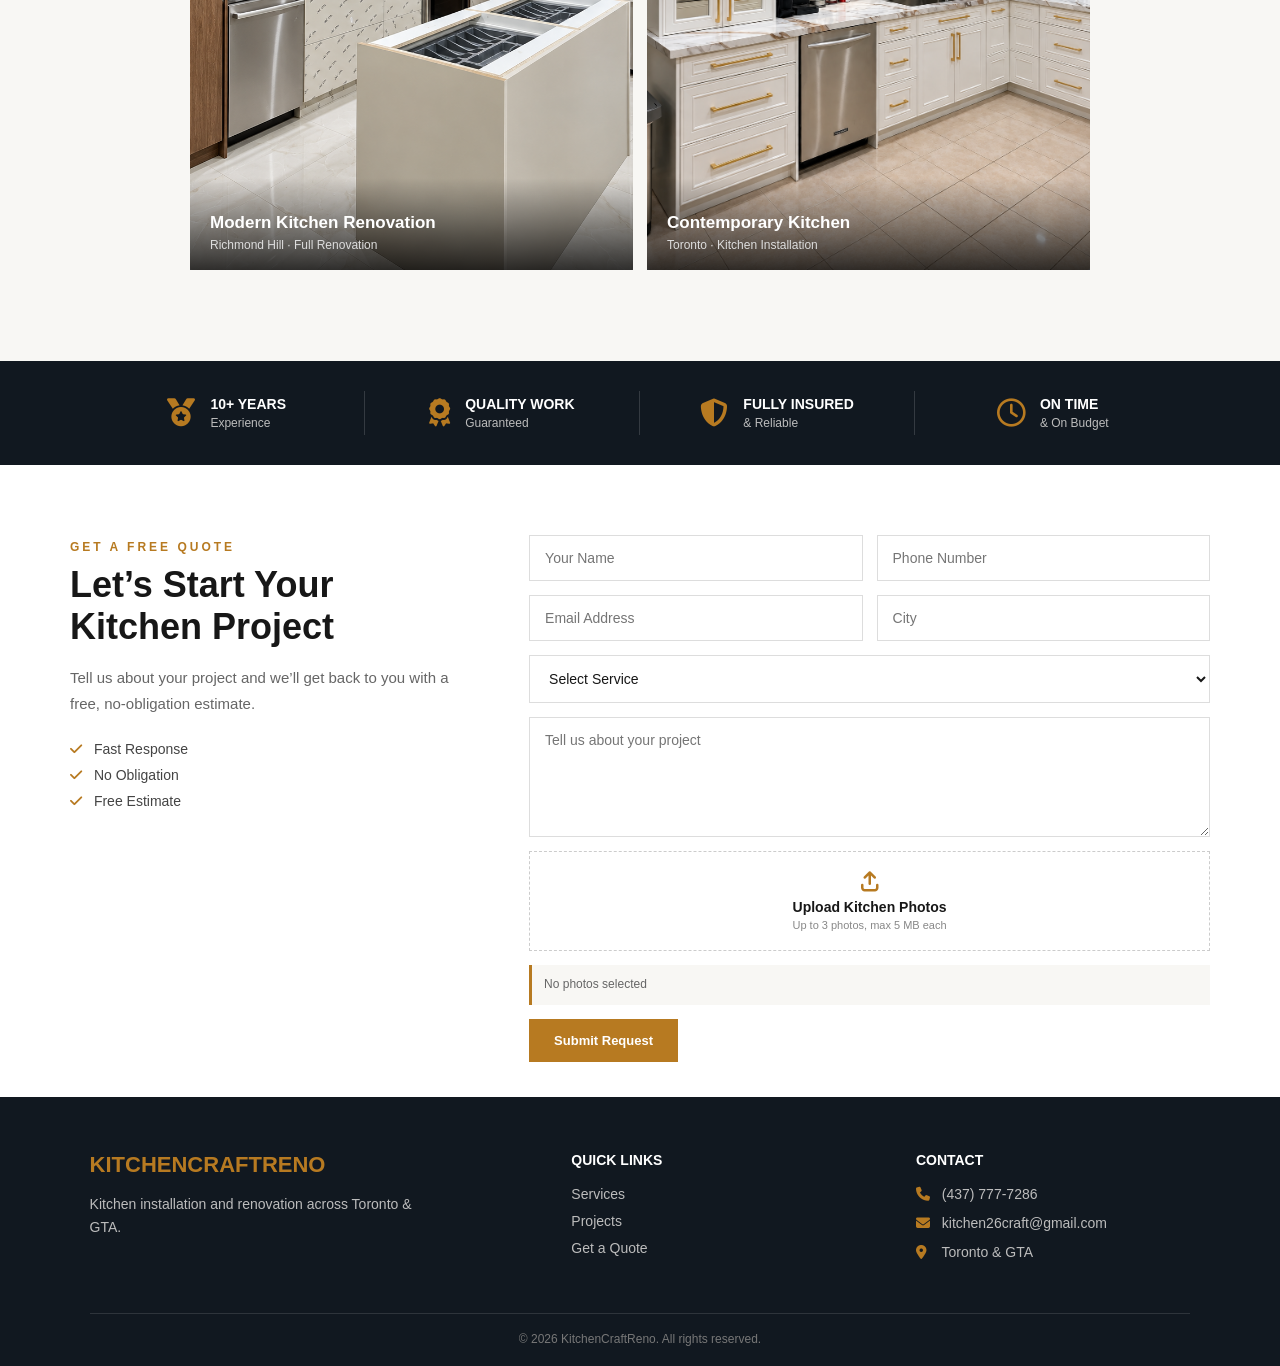
==== commit f228d3af: "title updated" ====
--- a/index.html
+++ b/index.html
@@ -8,7 +8,7 @@
     <meta name="viewport" content="width=device-width, initial-scale=1.0">
 
     <title>
-        Kitchen Installation & Renovation Toronto & GTA | KitchenCraft
+        Kitchen Installation & Renovation Toronto & GTA | KitchenCraftReno
     </title>
 
     <meta name="description" content="Professional kitchen installation, IKEA kitchen installation and kitchen renovation services across Toronto and the GTA. Request a free quote today.">
@@ -34,7 +34,7 @@
     <header class="header">
 
         <a href="#" class="logo">
-            KITCHENCRAFT
+            KITCHENCRAFTRENO
         </a>
 
         <nav class="nav">
@@ -445,7 +445,7 @@
 
                 <input type="hidden" name="access_key" value="bbaa16f6-8230-4c86-9374-ef8d41f5b4c3">
 
-                <input type="hidden" name="subject" value="New KitchenCraft Quote Request">
+                <input type="hidden" name="subject" value="New KitchenCraftReno Quote Request">
 
 
                 <!-- ANTI-SPAM -->
@@ -596,7 +596,7 @@
                 <div class="footer-brand">
 
                     <a href="#" class="footer-logo">
-                        KITCHENCRAFT
+                        KITCHENCRAFTRENO
                     </a>
 
                     <p>
@@ -649,8 +649,8 @@
 
                         <i class="fa-solid fa-envelope"></i>
 
-                        <a href="mailto:info@kitchencraft.ca">
-                            info@kitchencraft.ca
+                        <a href="mailto:kitchen26craft@gmail.com">
+                            kitchen26craft@gmail.com
                         </a>
 
                     </p>
@@ -668,7 +668,7 @@
             <div class="footer-bottom">
 
                 <p>
-                    © 2026 KitchenCraft. All rights reserved.
+                    © 2026 KitchenCraftReno. All rights reserved.
                 </p>
 
             </div>
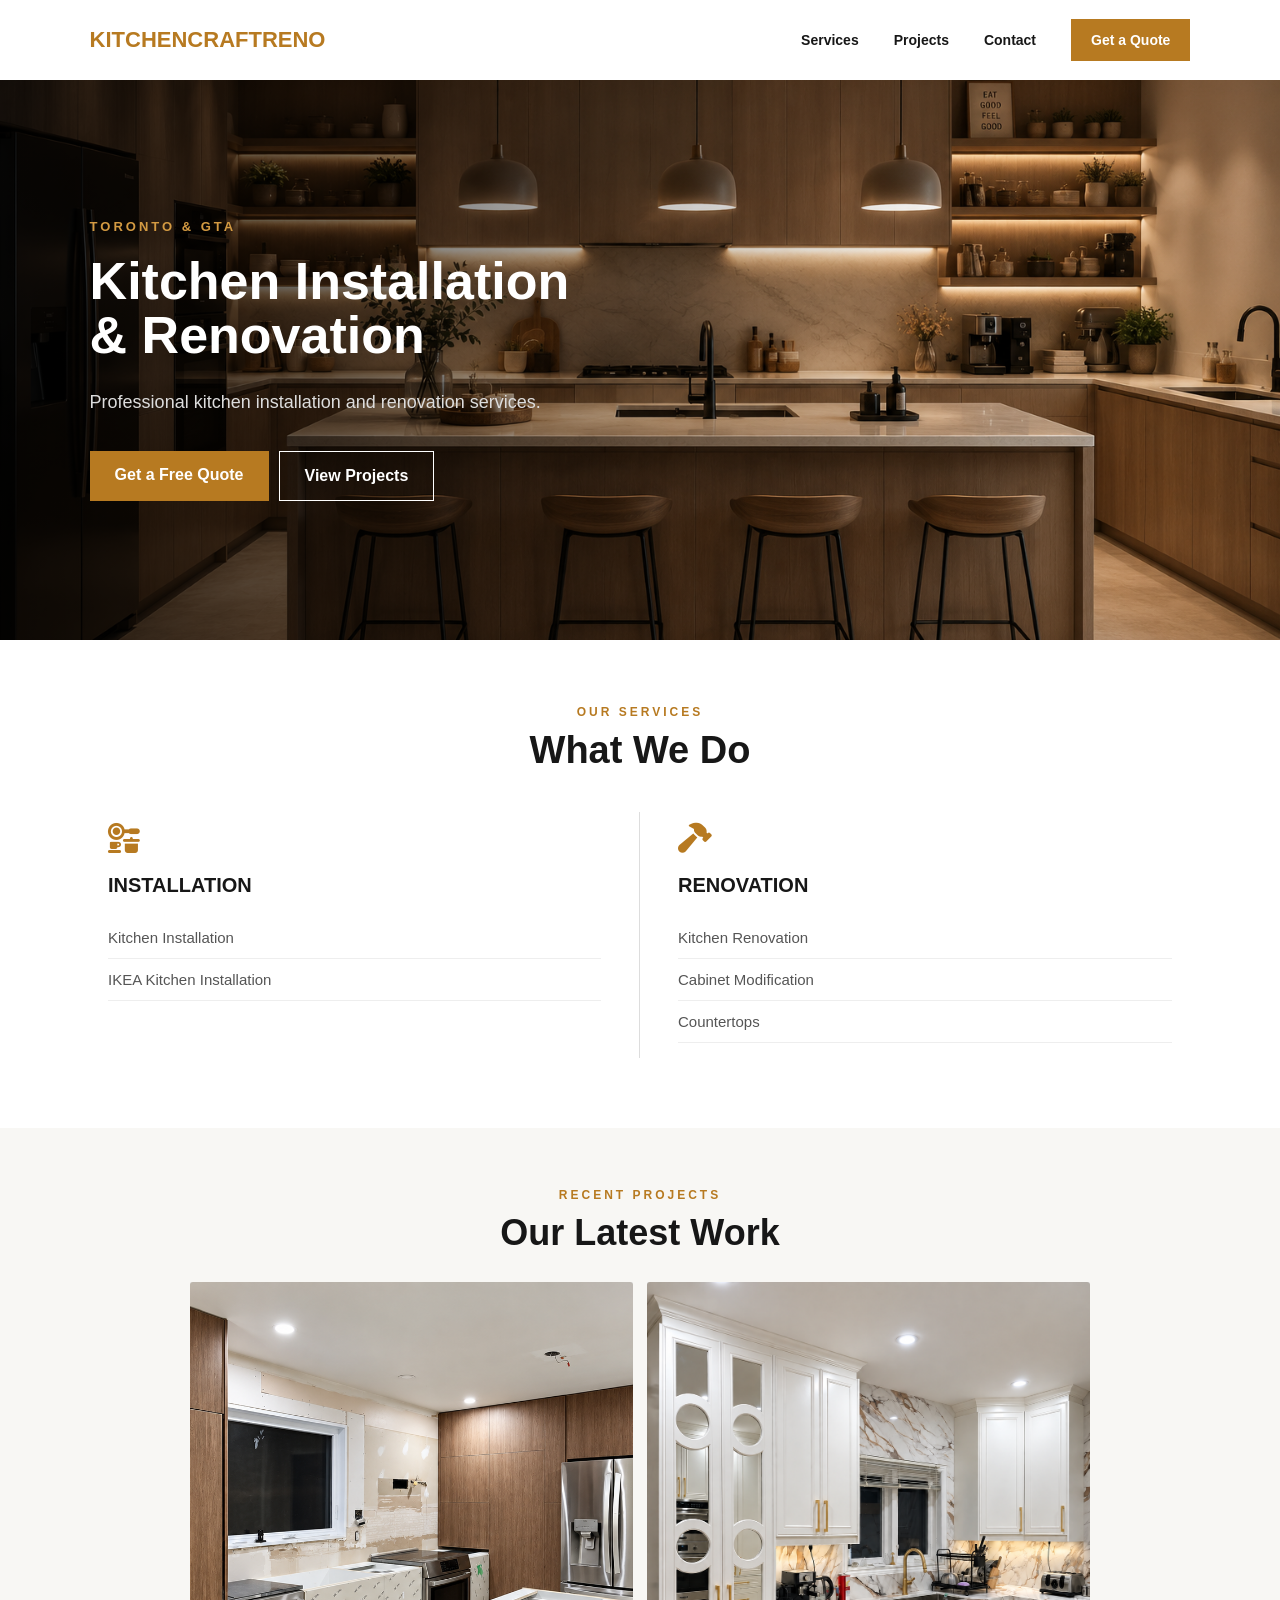
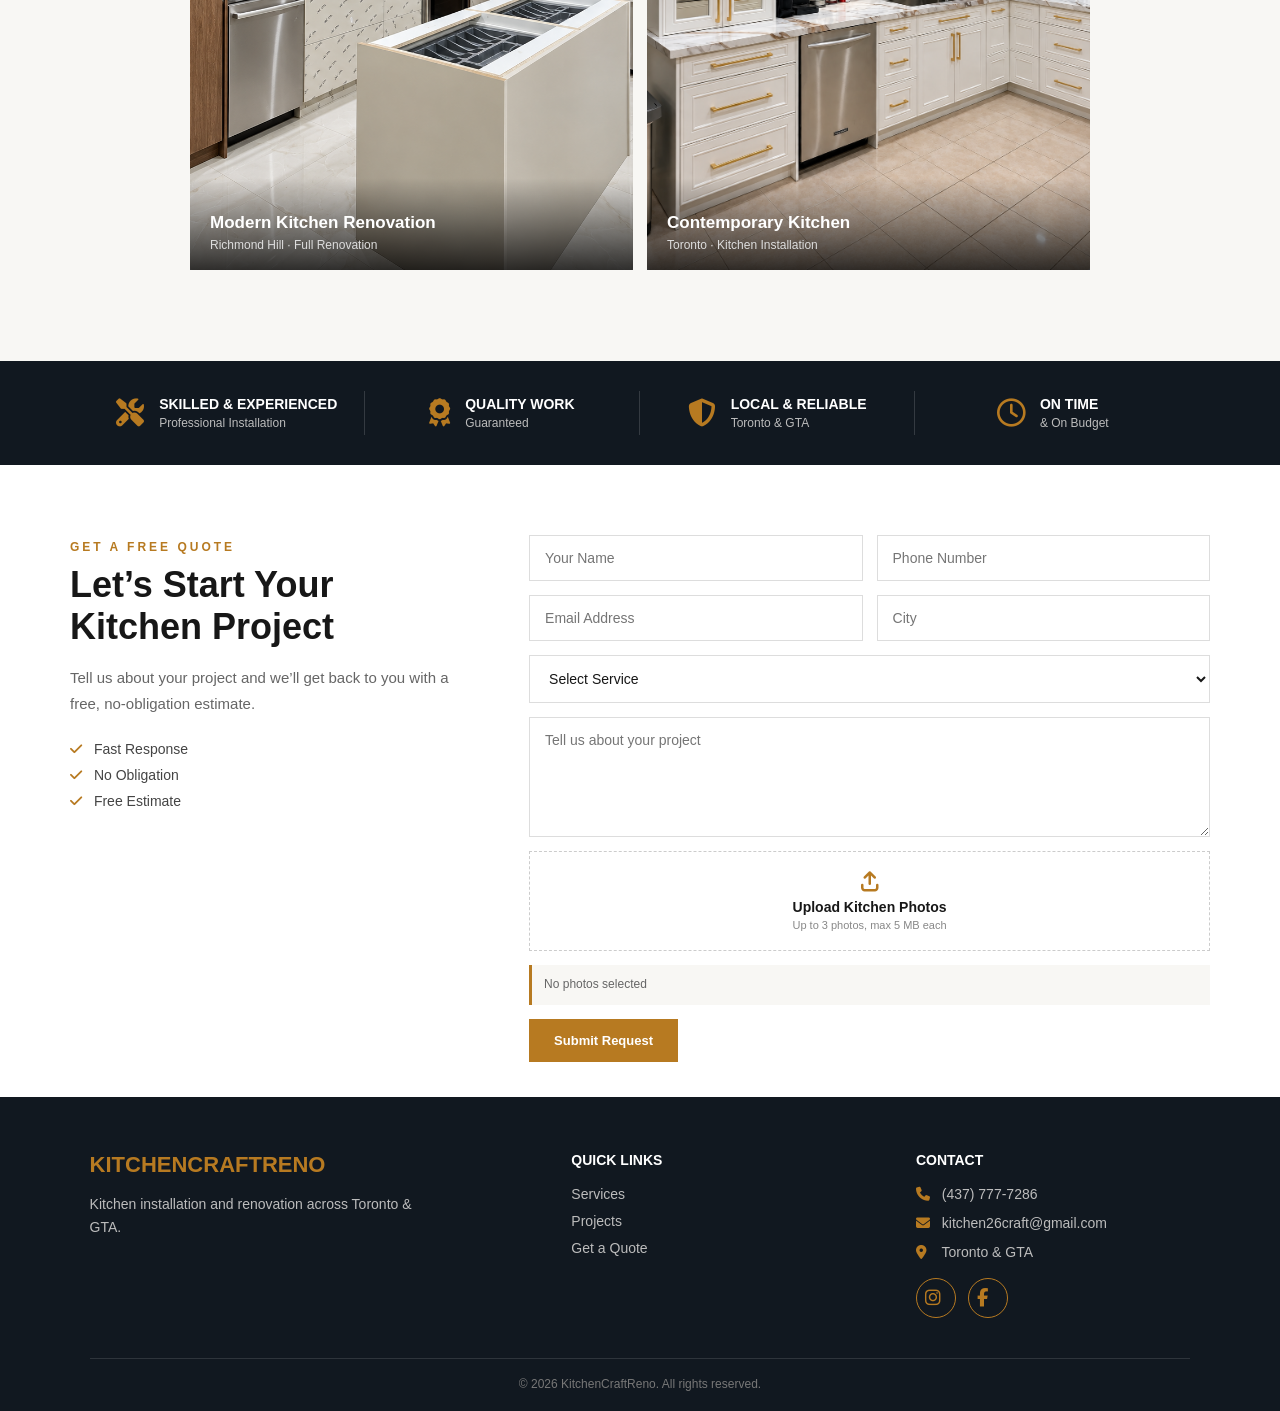
==== commit 7ca2a088: "social webpages added" ====
--- a/index.html
+++ b/index.html
@@ -310,16 +310,16 @@
 
                 <div class="trust-item">
 
-                    <i class="fa-solid fa-medal"></i>
+                    <i class="fa-solid fa-screwdriver-wrench"></i>
 
                     <div>
 
                         <h3>
-                            10+ Years
+                            SKILLED & EXPERIENCED
                         </h3>
 
                         <p>
-                            Experience
+                            Professional Installation
                         </p>
 
                     </div>
@@ -335,7 +335,7 @@
                     <div>
 
                         <h3>
-                            Quality Work
+                            QUALITY WORK
                         </h3>
 
                         <p>
@@ -355,11 +355,11 @@
                     <div>
 
                         <h3>
-                            Fully Insured
+                            LOCAL & RELIABLE
                         </h3>
 
                         <p>
-                            & Reliable
+                            Toronto & GTA
                         </p>
 
                     </div>
@@ -375,7 +375,7 @@
                     <div>
 
                         <h3>
-                            On Time
+                            ON TIME
                         </h3>
 
                         <p>
@@ -592,12 +592,12 @@
 
             <div class="footer-container">
 
-
+                <!-- BRAND -->
                 <div class="footer-brand">
 
                     <a href="#" class="footer-logo">
-                        KITCHENCRAFTRENO
-                    </a>
+                KITCHENCRAFTRENO
+            </a>
 
                     <p>
                         Kitchen installation and renovation across Toronto & GTA.
@@ -606,7 +606,7 @@
                 </div>
 
 
-
+                <!-- QUICK LINKS -->
                 <div class="footer-links">
 
                     <h3>
@@ -614,21 +614,21 @@
                     </h3>
 
                     <a href="#services">
-                        Services
-                    </a>
+                Services
+            </a>
 
                     <a href="#projects">
-                        Projects
-                    </a>
+                Projects
+            </a>
 
                     <a href="#quote">
-                        Get a Quote
-                    </a>
-
-                </div>
-
-
-
+                Get a Quote
+            </a>
+
+                </div>
+
+
+                <!-- CONTACT -->
                 <div class="footer-contact">
 
                     <h3>
@@ -636,35 +636,45 @@
                     </h3>
 
                     <p>
-
                         <i class="fa-solid fa-phone"></i>
 
                         <a href="tel:+14377777286">
-                            (437) 777-7286
+                    (437) 777-7286
+                </a>
+                    </p>
+
+                    <p>
+                        <i class="fa-solid fa-envelope"></i>
+
+                        <a href="mailto:kitchen26craft@gmail.com">
+                    kitchen26craft@gmail.com
+                </a>
+                    </p>
+
+                    <p>
+                        <i class="fa-solid fa-location-dot"></i> Toronto & GTA
+                    </p>
+
+
+                    <!-- SOCIAL MEDIA -->
+                    <div class="social-links">
+
+                        <a href="https://www.instagram.com/kitchenkraftreno/" target="_blank" rel="noopener noreferrer" aria-label="KitchenCraft Reno on Instagram">
+                            <i class="fa-brands fa-instagram"></i>
                         </a>
 
-                    </p>
-
-                    <p>
-
-                        <i class="fa-solid fa-envelope"></i>
-
-                        <a href="mailto:kitchen26craft@gmail.com">
-                            kitchen26craft@gmail.com
+                        <a href="https://www.facebook.com/share/1QX5NzQncX/" target="_blank" rel="noopener noreferrer" aria-label="KitchenCraft Reno on Facebook">
+                            <i class="fa-brands fa-facebook-f"></i>
                         </a>
 
-                    </p>
-
-                    <p>
-                        <i class="fa-solid fa-location-dot"></i> Toronto & GTA
-                    </p>
-
-                </div>
-
+                    </div>
+
+                </div>
 
             </div>
 
 
+            <!-- COPYRIGHT -->
             <div class="footer-bottom">
 
                 <p>
--- a/style.css
+++ b/style.css
@@ -1640,4 +1640,36 @@
         grid-template-columns: 1fr;
         max-width: 100%;
     }
+}
+
+
+/* ========================================
+   SOCIAL MEDIA LINKS
+======================================== */
+
+.social-links {
+    display: flex;
+    align-items: center;
+    gap: 12px;
+    margin-top: 18px;
+}
+
+.social-links a {
+    width: 40px;
+    height: 40px;
+    display: flex;
+    align-items: center;
+    justify-content: center;
+    border: 1px solid #b77a21;
+    border-radius: 50%;
+    color: #b77a21;
+    font-size: 18px;
+    text-decoration: none;
+    transition: all 0.3s ease;
+}
+
+.social-links a:hover {
+    background-color: #b77a21;
+    color: #ffffff;
+    transform: translateY(-2px);
 }
